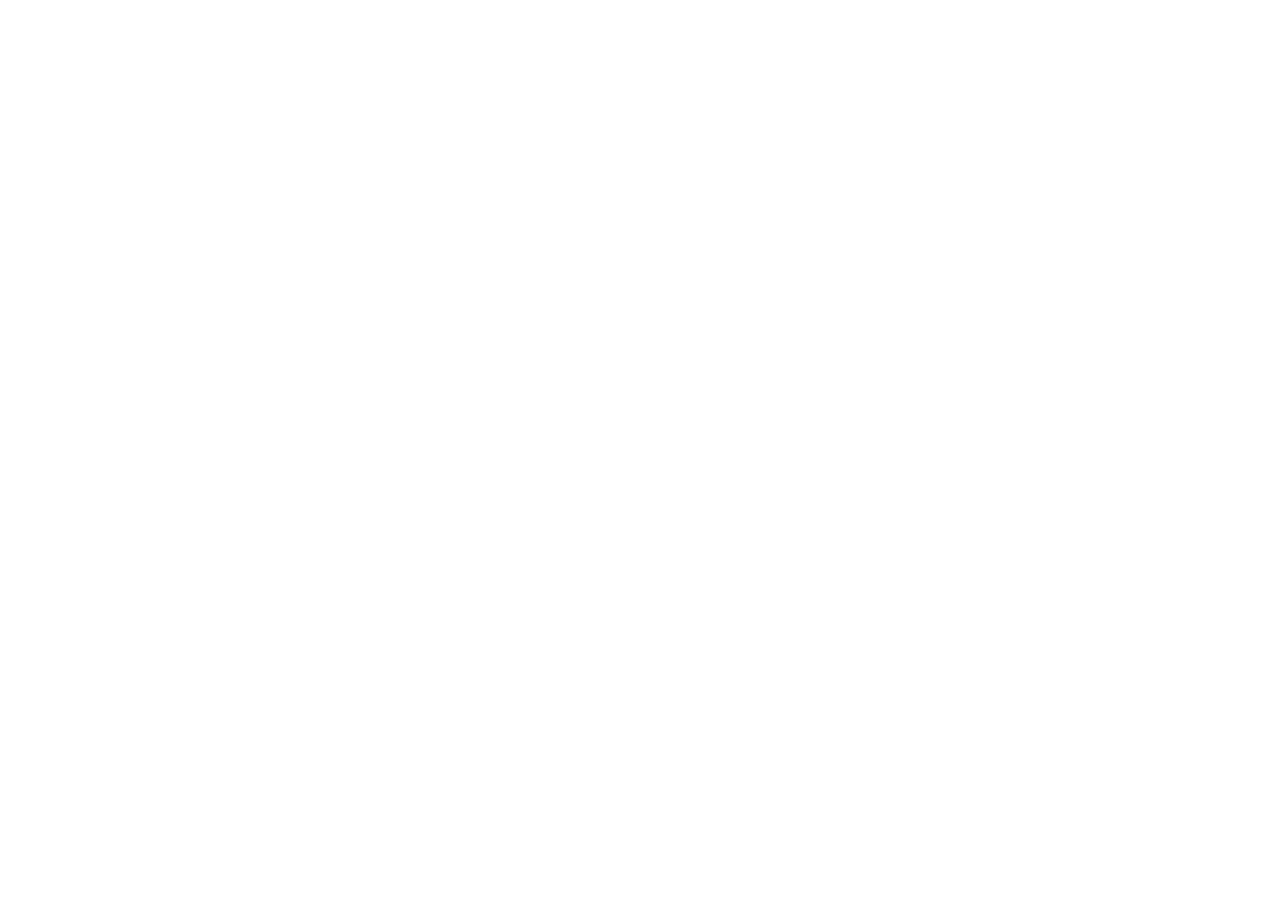
==== index.html @ a68c6fbb "Init : création du dépôt, arborescence des fichiers et structure HTML de base" ====
<!DOCTYPE html>
<html lang="fr">
<head>
    <meta charset="UTF-8">
    <meta name="viewport" content="width=device-width, initial-scale=1.0">

    <title>AfriTalent - Accueil</title>

    <!-- Bootstrap -->
    <link href="https://cdn.jsdelivr.net/npm/bootstrap@5.3.0/dist/css/bootstrap.min.css" rel="stylesheet">

    <!-- CSS -->
    <link rel="stylesheet" href="css/style.css">
</head>

<body>


    <!-- Bootstrap JS -->
    <script src="https://cdn.jsdelivr.net/npm/bootstrap@5.3.0/dist/js/bootstrap.bundle.min.js"></script>

    <!-- JS -->
    <script src="js/main.js"></script>

</body>
</html>
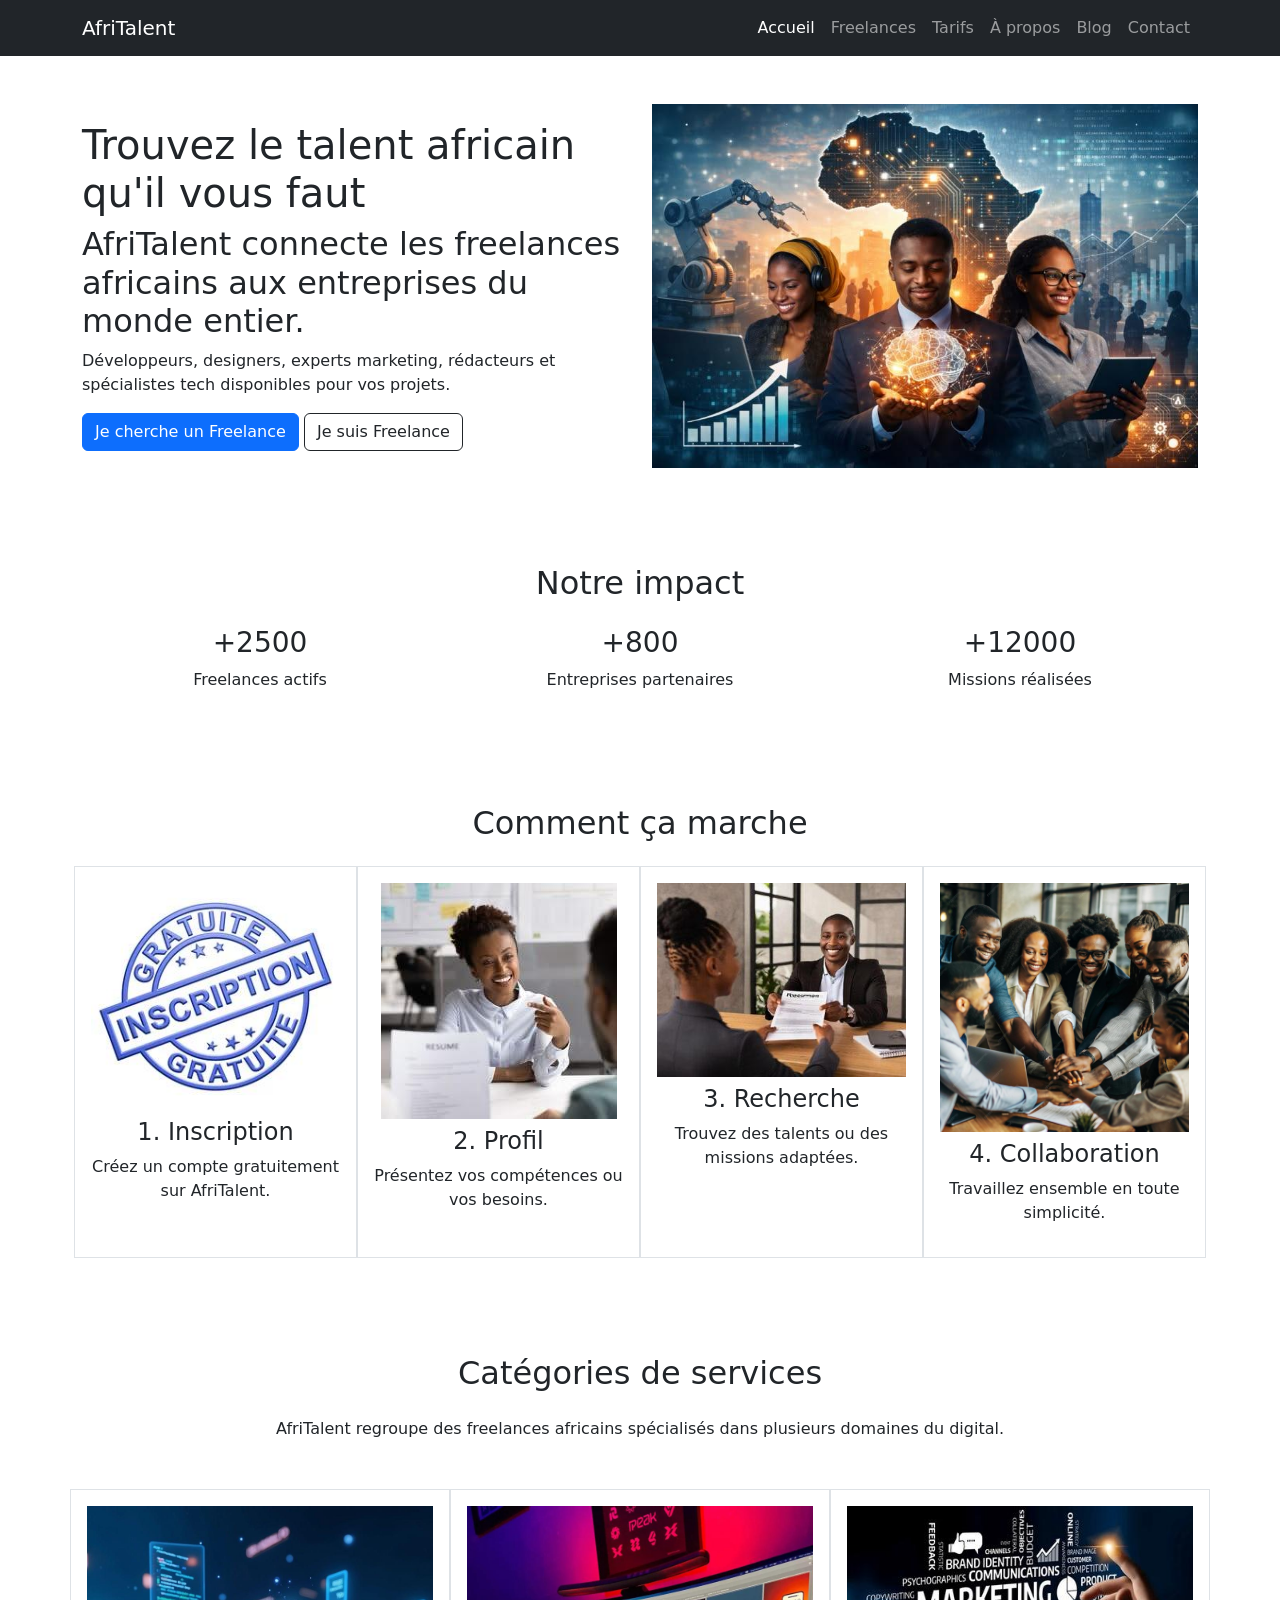
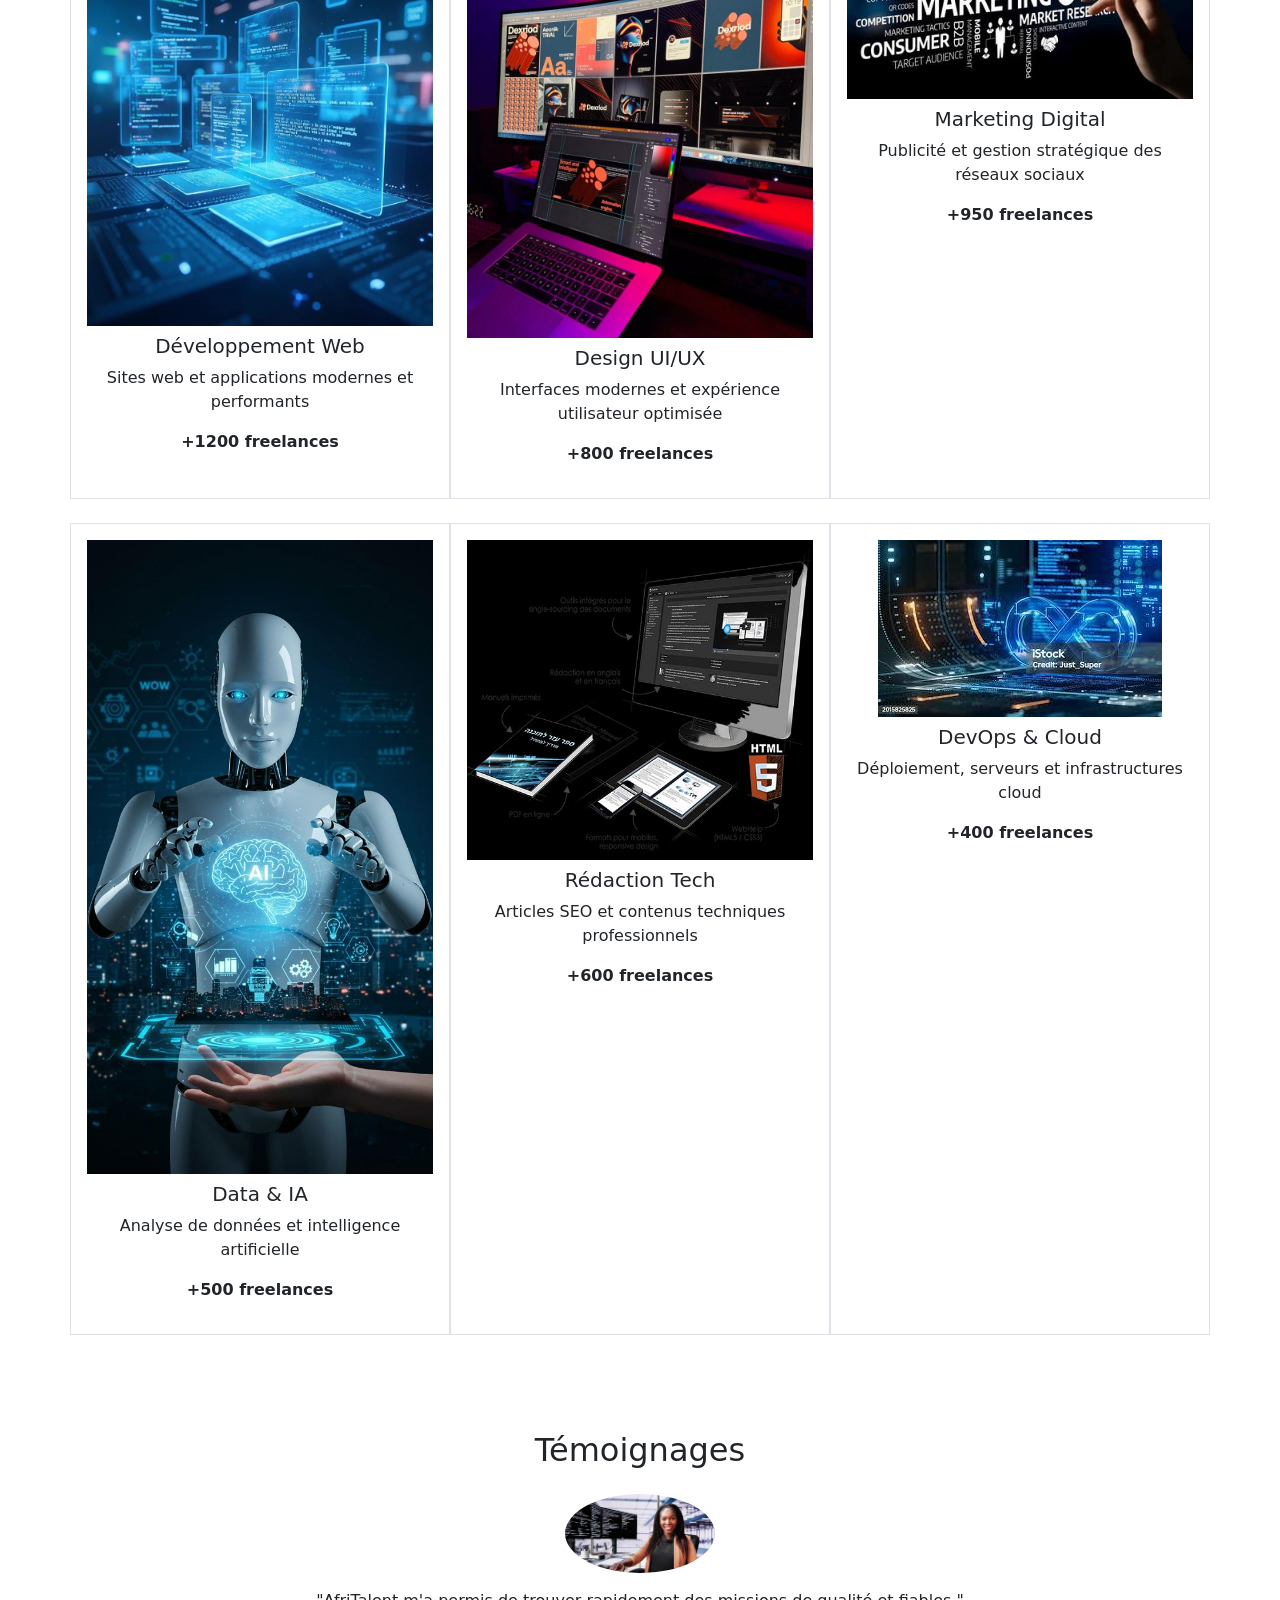
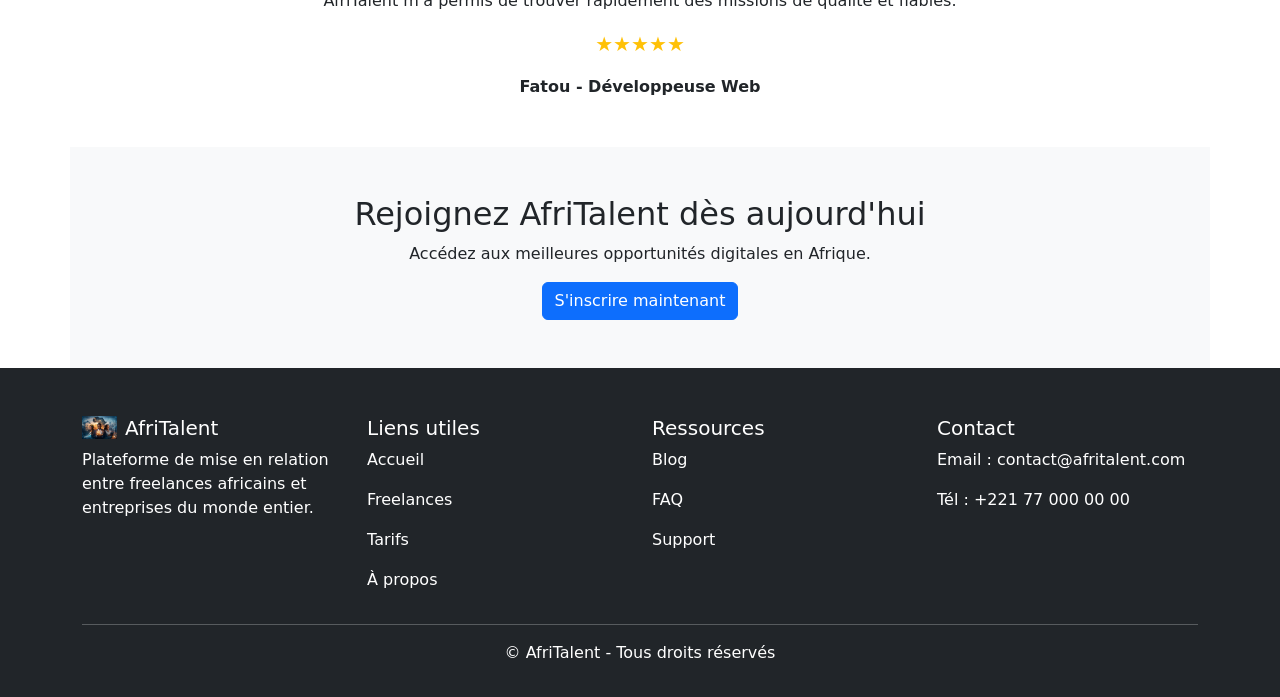
==== commit 940d152b: "HTML : structure complète des 5 pages avec sections et contenu texte" ====
--- a/index.html
+++ b/index.html
@@ -12,8 +12,431 @@
     <!-- CSS -->
     <link rel="stylesheet" href="css/style.css">
 </head>
-
 <body>
+    
+    <header>
+
+        
+        <nav class="navbar navbar-expand-lg navbar-dark bg-dark">
+
+            <div class="container">
+
+                
+                <a class="navbar-brand" href="index.html">
+                    AfriTalent
+                </a>
+
+                
+                <button class="navbar-toggler" type="button"
+                    data-bs-toggle="collapse"
+                    data-bs-target="#menu">
+
+                    <span class="navbar-toggler-icon"></span>
+                </button>
+
+                
+                <div class="collapse navbar-collapse" id="menu">
+
+                    <ul class="navbar-nav ms-auto">
+
+                        <li class="nav-item">
+                            <a class="nav-link active" href="index.html">
+                                Accueil
+                            </a>
+                        </li>
+
+                        <li class="nav-item">
+                            <a class="nav-link" href="freelances.html">
+                                Freelances
+                            </a>
+                        </li>
+
+                        <li class="nav-item">
+                            <a class="nav-link" href="tarifs.html">
+                                Tarifs
+                            </a>
+                        </li>
+
+                        <li class="nav-item">
+                            <a class="nav-link" href="about.html">
+                                À propos
+                            </a>
+                        </li>
+
+                        <li class="nav-item">
+                            <a class="nav-link" href="#">
+                                Blog
+                            </a>
+                        </li>
+
+                        <li class="nav-item">
+                            <a class="nav-link" href="contact.html">
+                                Contact
+                            </a>
+                        </li>
+
+                    </ul>
+
+                </div>
+
+            </div>
+
+        </nav>
+
+    </header>
+
+    <main>
+
+        <section id="hero">
+
+            <div class="container py-5">
+
+                <div class="row align-items-center">
+
+                    <div class="col-lg-6">
+
+                        <h1>
+                            Trouvez le talent africain qu'il vous faut
+                        </h1>
+
+                        <h2>
+                            AfriTalent connecte les freelances africains
+                            aux entreprises du monde entier.
+                        </h2>
+
+                        <p>
+                            Développeurs, designers, experts marketing,
+                            rédacteurs et spécialistes tech disponibles
+                            pour vos projets.
+                        </p>
+
+                        <a href="freelances.html" class="btn btn-primary">
+                            Je cherche un Freelance
+                        </a>
+
+                        <a href="contact.html" class="btn btn-outline-dark">
+                            Je suis Freelance
+                        </a>
+
+                    </div>
+
+                    <div class="col-lg-6 text-center">
+
+                        <img
+                            src="images/imageAfriTalent.png"
+                            alt="50px"
+                            class="img-fluid">
+                        
+
+                    </div>
+
+                </div>
+
+            </div>
+
+        </section>
+<!-- impact -->
+
+<section class="container text-center py-5">
+
+    <h2>Notre impact</h2>
+
+    <div class="row mt-4">
+
+        <div class="col-md-4">
+
+            <h3>+2500</h3>
+
+            <p>Freelances actifs</p>
+
+        </div>
+
+        <div class="col-md-4">
+
+            <h3>+800</h3>
+
+            <p>Entreprises partenaires</p>
+
+        </div>
+
+        <div class="col-md-4">
+
+            <h3>+12000</h3>
+
+            <p>Missions réalisées</p>
+
+        </div>
+
+    </div>
+
+</section>
+
+<!-- comment ca marche -->
+<section class="container py-5">
+
+    <h2 class="text-center mb-4">Comment ça marche</h2>
+
+    <div class="row g-3 text-center">
+
+        <div class="col-md-6 col-lg-3 border p-3">
+
+            <img src="images/inscription.png" class="img-fluid mb-2" alt="Inscription">
+
+            <h4>1. Inscription</h4>
+
+            <p>Créez un compte gratuitement sur AfriTalent.</p>
+
+        </div>
+
+        <div class="col-md-6 col-lg-3 border p-3">
+
+            <img src="images/profil.png" class="img-fluid mb-2" alt="Profil">
+
+            <h4>2. Profil</h4>
+
+            <p>Présentez vos compétences ou vos besoins.</p>
+
+        </div>
+
+        <div class="col-md-6 col-lg-3 border p-3">
+
+            <img src="images/recherche.png" class="img-fluid mb-2" alt="Recherche">
+
+            <h4>3. Recherche</h4>
+
+            <p>Trouvez des talents ou des missions adaptées.</p>
+
+        </div>
+
+        <div class="col-md-6 col-lg-3 border p-3">
+
+            <img src="images/collaboration.png" class="img-fluid mb-2" alt="Collaboration">
+
+            <h4>4. Collaboration</h4>
+
+            <p>Travaillez ensemble en toute simplicité.</p>
+
+        </div>
+
+    </div>
+
+</section>
+    <!-- Catégories -->
+<section class="container py-5">
+
+    <h2 class="text-center mb-4">Catégories de services</h2>
+
+    <p class="text-center mb-5">
+        AfriTalent regroupe des freelances africains spécialisés dans plusieurs domaines du digital.
+    </p>
+
+    <div class="row g-4 text-center">
+
+        <div class="col-md-4 border p-3">
+            <img src="images/developpementweb.png "class="img-fluid mb-2" alt="Développement Web">
+            <h5>Développement Web</h5>
+            <p>Sites web et applications modernes et performants</p>
+            <p><strong>+1200 freelances</strong></p>
+        </div>
+
+        <div class="col-md-4 border p-3">
+            <img src="images/designe.png" class="img-fluid mb-2" alt="Design UI/UX">
+            <h5>Design UI/UX</h5>
+            <p>Interfaces modernes et expérience utilisateur optimisée</p>
+            <p><strong>+800 freelances</strong></p>
+        </div>
+
+        <div class="col-md-4 border p-3">
+            <img src="images/marketing.png" class="img-fluid mb-2" alt="Marketing Digital">
+            <h5>Marketing Digital</h5>
+            <p>Publicité et gestion stratégique des réseaux sociaux</p>
+            <p><strong>+950 freelances</strong></p>
+        </div>
+
+        <div class="col-md-4 border p-3">
+            <img src="images/data.png" class="img-fluid mb-2" alt="Data et IA">
+            <h5>Data & IA</h5>
+            <p>Analyse de données et intelligence artificielle</p>
+            <p><strong>+500 freelances</strong></p>
+        </div>
+
+        <div class="col-md-4 border p-3">
+            <img src="images/redaction.png" class="img-fluid mb-2" alt="Rédaction Tech">
+            <h5>Rédaction Tech</h5>
+            <p>Articles SEO et contenus techniques professionnels</p>
+            <p><strong>+600 freelances</strong></p>
+        </div>
+
+        <div class="col-md-4 border p-3">
+            <img src="images/devops.png" class="img-fluid mb-2" alt="DevOps Cloud">
+            <h5>DevOps & Cloud</h5>
+            <p>Déploiement, serveurs et infrastructures cloud</p>
+            <p><strong>+400 freelances</strong></p>
+        </div>
+
+    </div>
+
+</section>
+
+<!-- Temoignages -->
+<section class="container py-5">
+
+    <h2 class="text-center mb-4">Témoignages</h2>
+
+    <div id="carouselTestimonials" class="carousel slide" data-bs-ride="carousel">
+
+        <div class="carousel-inner text-center">
+
+            <!-- Témoignage 1 -->
+            <div class="carousel-item active">
+
+                <img src="images/utilisateur1.png" class="rounded-circle mb-3" width="150" alt="Utilisateur 1">
+
+                <p>
+                    "AfriTalent m'a permis de trouver rapidement des missions de qualité et fiables."
+                </p>
+
+                <p class="text-warning fs-5">
+                    ★★★★★
+                </p>
+
+                <strong>Fatou - Développeuse Web</strong>
+
+            </div>
+
+            <!-- Témoignage 2 -->
+            <div class="carousel-item">
+
+                <img src="images/utilisateur2.png" class="rounded-circle mb-3" width="150" alt="Utilisateur 2">
+
+                <p>
+                    "Une plateforme simple et efficace pour recruter des freelances qualifiés."
+                </p>
+
+                <p class="text-warning fs-5">
+                    ★★★★☆
+                </p>
+
+                <strong>Jean - Entrepreneur</strong>
+
+            </div>
+
+            <!-- Témoignage 3 -->
+            <div class="carousel-item">
+
+                <img src="images/utilisateur3.png" class="rounded-circle mb-3" width="150" alt="Utilisateur 3">
+
+                <p>
+                    "J'ai augmenté mes revenus grâce aux missions trouvées sur AfriTalent."
+                </p>
+
+                <p class="text-warning fs-5">
+                    ★★★★★
+                </p>
+
+                <strong>Aminata - UI/UX Designer</strong>
+
+            </div>
+
+        </div>
+
+        <button class="carousel-control-prev" type="button" data-bs-target="#carouselTestimonials" data-bs-slide="prev">
+            <span class="carousel-control-prev-icon"></span>
+        </button>
+
+        <button class="carousel-control-next" type="button" data-bs-target="#carouselTestimonials" data-bs-slide="next">
+            <span class="carousel-control-next-icon"></span>
+        </button>
+
+    </div>
+
+</section>
+
+
+<section class="container text-center py-5 bg-light">
+
+    <h2>Rejoignez AfriTalent dès aujourd'hui</h2>
+
+    <p>Accédez aux meilleures opportunités digitales en Afrique.</p>
+
+    <a href="contact.html" class="btn btn-primary">
+
+        S'inscrire maintenant
+
+    </a>
+
+</section>
+
+</main>
+
+</main>
+
+    <!-- Footer -->
+<footer class="bg-dark text-white pt-5 pb-3">
+
+    <div class="container">
+
+        <div class="row">
+
+            <div class="col-md-3">
+
+                
+                <h5 class="d-flex align-items-center gap-2">
+                    <img src="images/imageAfriTalent.png"
+                         width="35">
+                    AfriTalent
+                </h5>
+
+                <p>
+                    Plateforme de mise en relation entre freelances africains
+                    et entreprises du monde entier.
+                </p>
+
+            </div>
+
+        
+            <div class="col-md-3">
+                <h5>Liens utiles</h5>
+                <p><a href="index.html" class="text-white text-decoration-none">Accueil</a></p>
+                <p><a href="freelances.html" class="text-white text-decoration-none">Freelances</a></p>
+                <p><a href="tarifs.html" class="text-white text-decoration-none">Tarifs</a></p>
+                <p><a href="about.html" class="text-white text-decoration-none">À propos</a></p>
+            </div>
+
+            <!-- COLONNE 3 -->
+            <div class="col-md-3">
+                <h5>Ressources</h5>
+                <p>Blog</p>
+                <p>FAQ</p>
+                <p>Support</p>
+            </div>
+
+
+            <div class="col-md-3">
+                <h5>Contact</h5>
+                <p>Email : contact@afritalent.com</p>
+                <p>Tél : +221 77 000 00 00</p>
+
+                
+                <p class="fs-5">
+                    <i class="bi bi-facebook"></i>
+                    <i class="bi bi-twitter"></i>
+                    <i class="bi bi-linkedin"></i>
+                    <i class="bi bi-instagram"></i>
+                </p>
+            </div>
+
+        </div>
+
+        <hr class="border-light">
+
+        <p class="text-center">
+            © <span id="year"></span> AfriTalent - Tous droits réservés
+        </p>
+
+    </div>
+
+</footer>
 
 
     <!-- Bootstrap JS -->
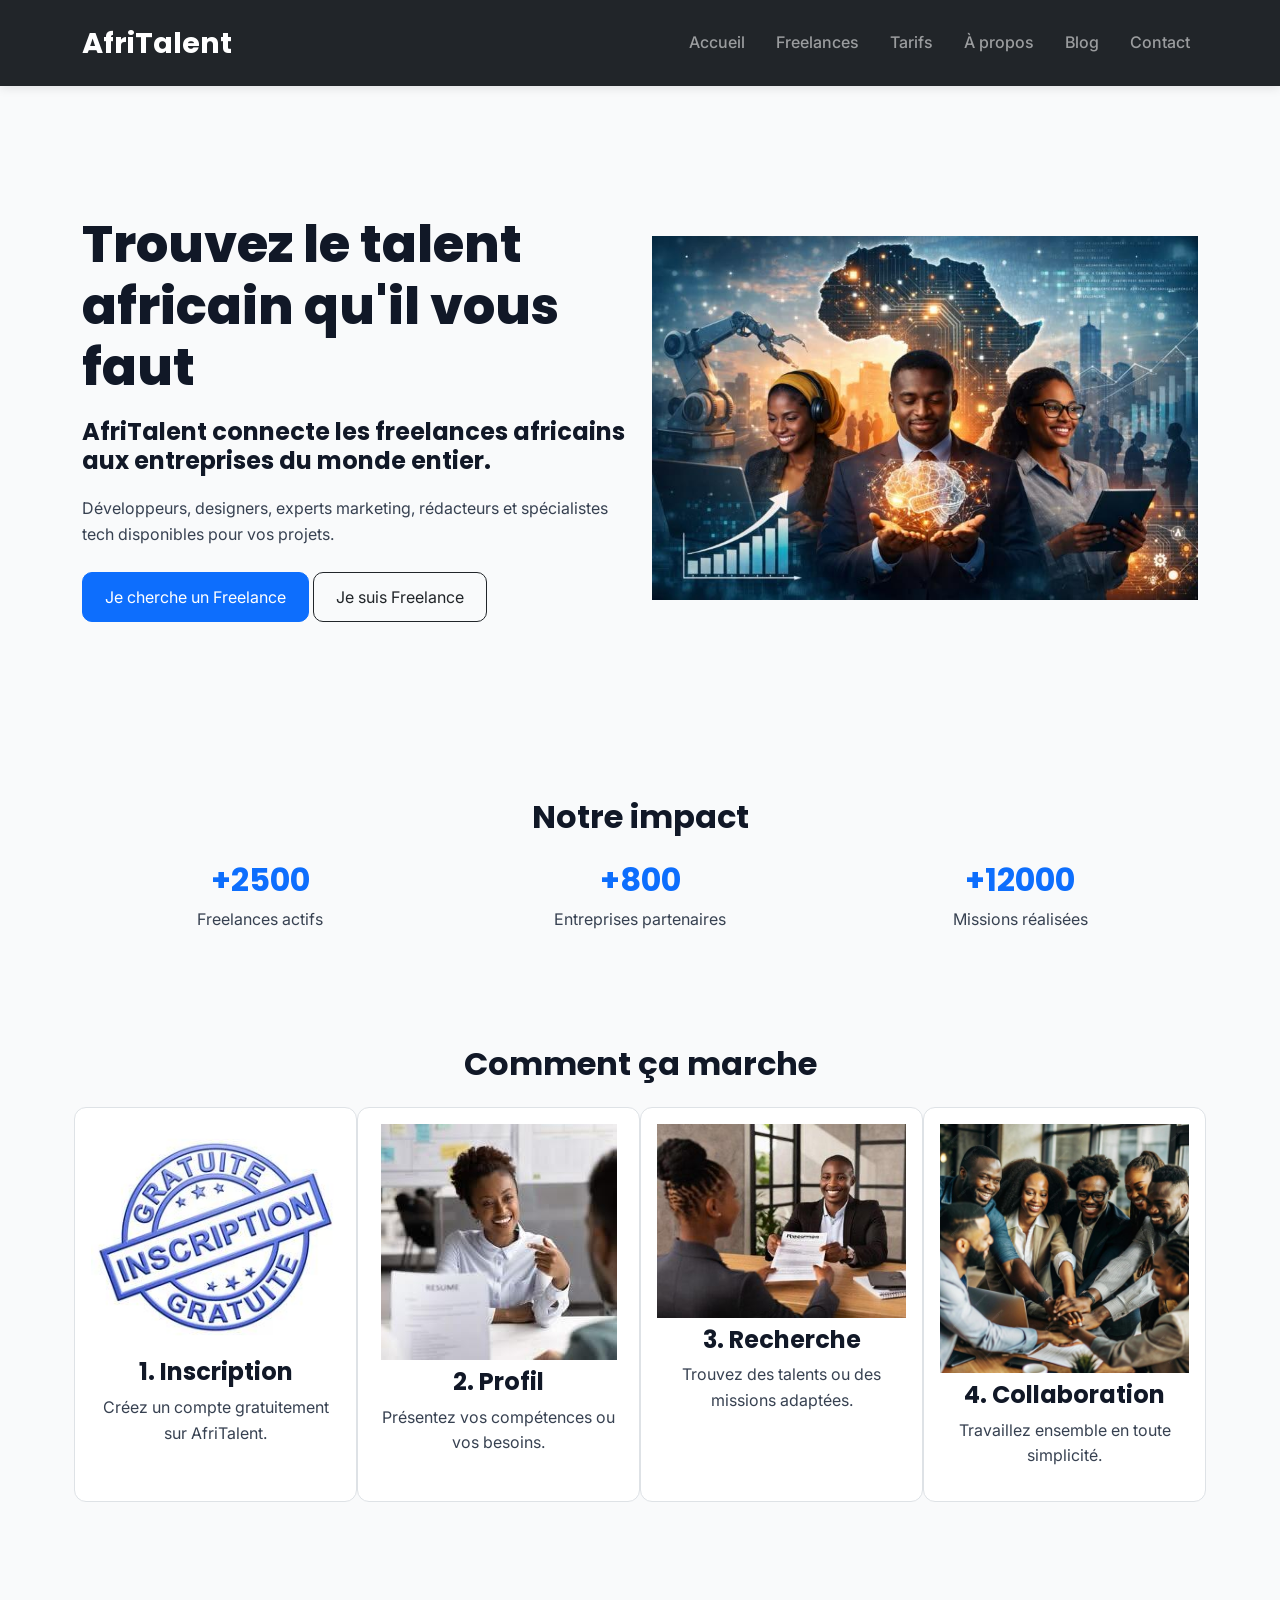
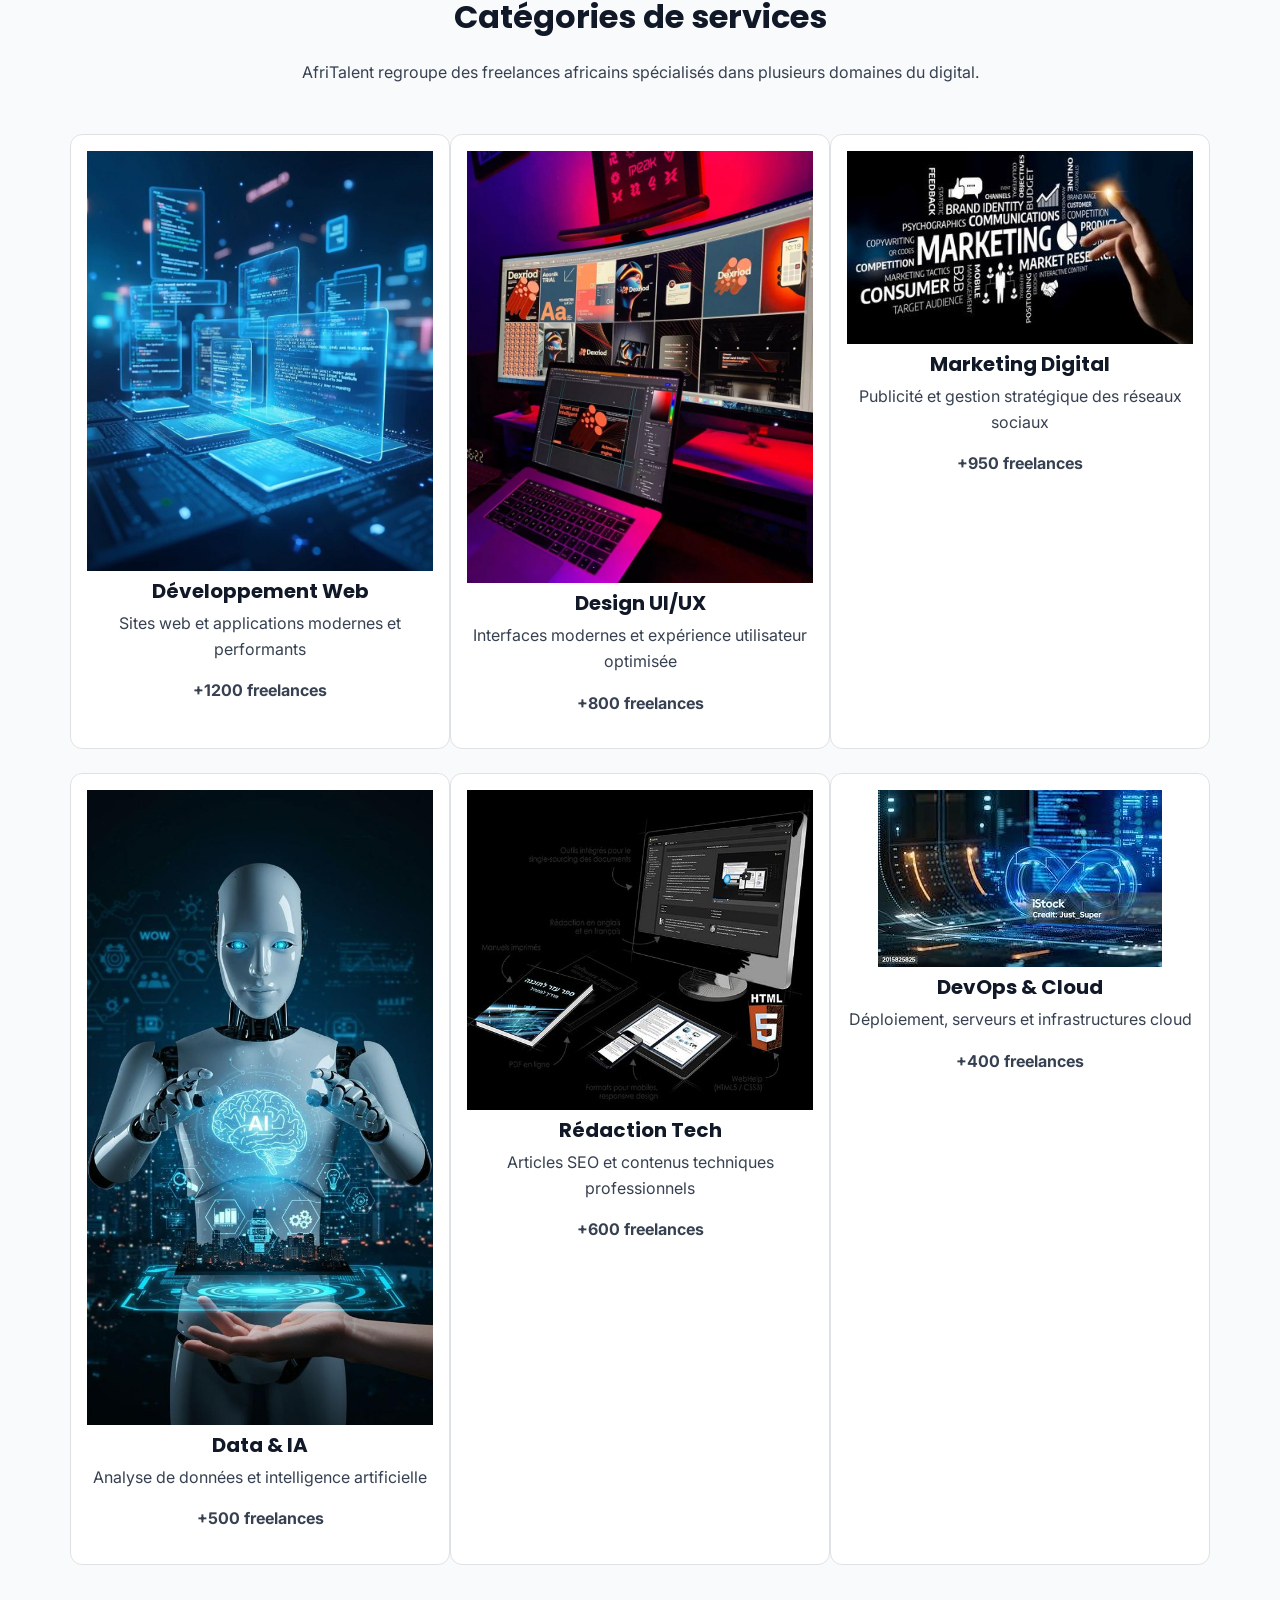
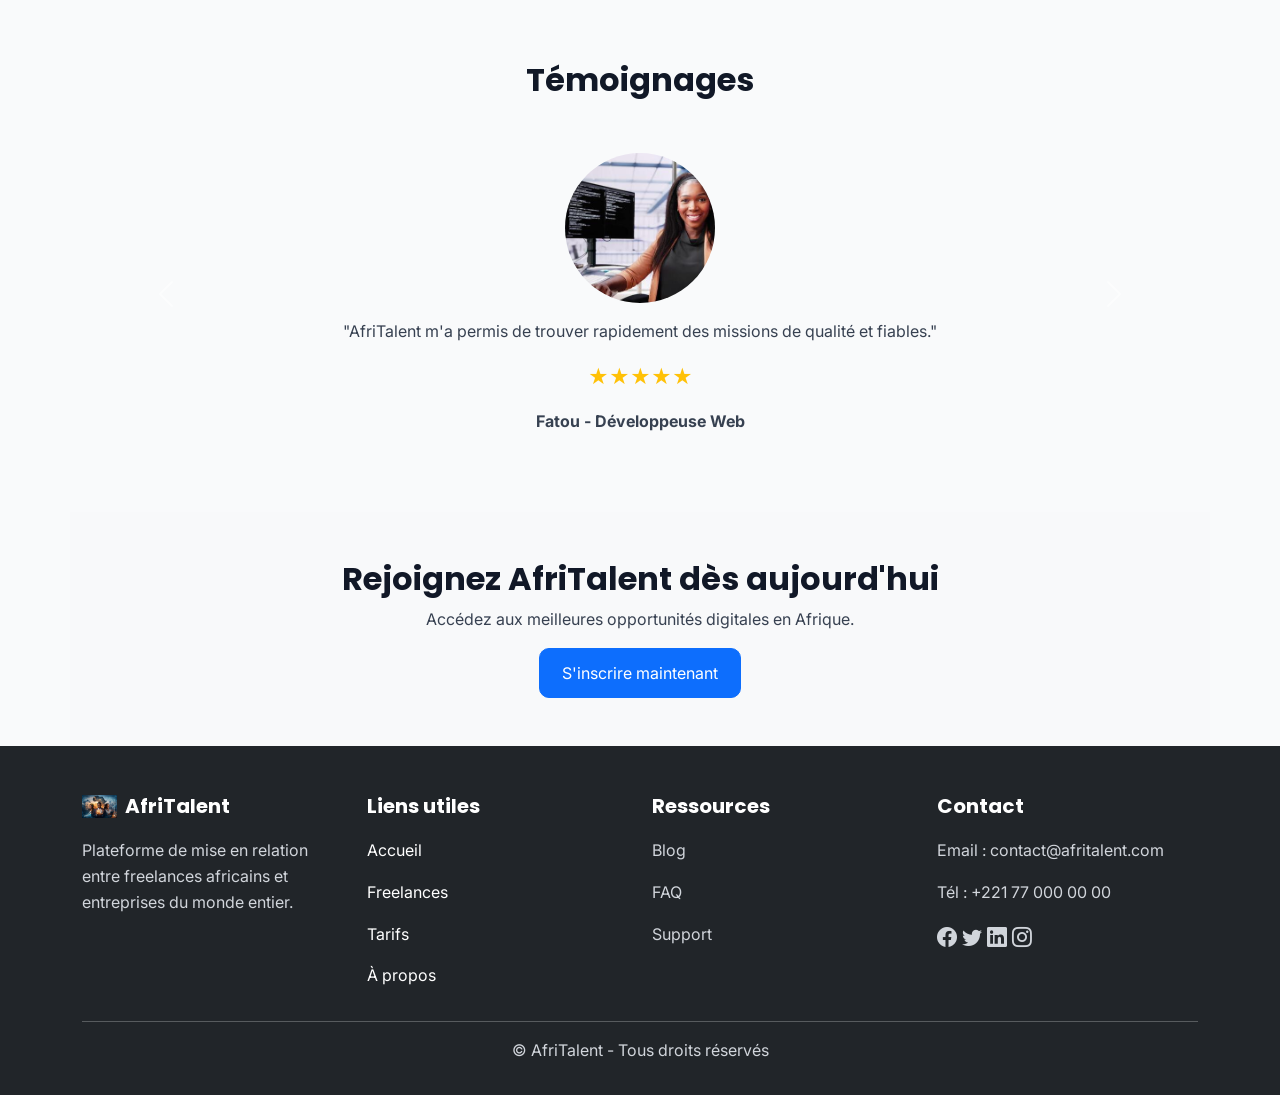
==== commit 7107ad34: "CSS : variables, typographie, layout général et styles de base" ====
--- a/index.html
+++ b/index.html
@@ -9,6 +9,15 @@
     <!-- Bootstrap -->
     <link href="https://cdn.jsdelivr.net/npm/bootstrap@5.3.0/dist/css/bootstrap.min.css" rel="stylesheet">
 
+    <link rel="stylesheet"
+
+    href="https://cdn.jsdelivr.net/npm/bootstrap-icons@1.11.3/font/bootstrap-icons.min.css">
+
+     <link rel="preconnect" href="https://fonts.googleapis.com">
+
+    <link rel="preconnect" href="https://fonts.gstatic.com" crossorigin>
+
+    <link href="https://fonts.googleapis.com/css2?family=Inter:wght@300;400;500;600&family=Poppins:wght@600;700;800&display=swap" rel="stylesheet">
     <!-- CSS -->
     <link rel="stylesheet" href="css/style.css">
 </head>
@@ -40,7 +49,7 @@
                     <ul class="navbar-nav ms-auto">
 
                         <li class="nav-item">
-                            <a class="nav-link active" href="index.html">
+                            <a class="nav-link" href="index.html">
                                 Accueil
                             </a>
                         </li>
@@ -120,14 +129,12 @@
 
                     </div>
 
-                    <div class="col-lg-6 text-center">
+                    <div class="col-lg-6">
 
                         <img
                             src="images/imageAfriTalent.png"
-                            alt="50px"
+                            alt="Freelances africains"
                             class="img-fluid">
-                        
-
                     </div>
 
                 </div>
@@ -233,7 +240,7 @@
     <div class="row g-4 text-center">
 
         <div class="col-md-4 border p-3">
-            <img src="images/developpementweb.png "class="img-fluid mb-2" alt="Développement Web">
+            <img src="images/developpementweb.png"class="img-fluid mb-2" alt="Développement Web">
             <h5>Développement Web</h5>
             <p>Sites web et applications modernes et performants</p>
             <p><strong>+1200 freelances</strong></p>
@@ -366,9 +373,6 @@
     </a>
 
 </section>
-
-</main>
-
 </main>
 
     <!-- Footer -->
--- a/css/style.css
+++ b/css/style.css
@@ -0,0 +1,289 @@
+:root{
+
+    /* Couleurs */
+    --primary-color: #0d6efd;
+    --secondary-color: #6610f2;
+    --dark-color: #111827;
+    --light-color: #f9fafb;
+    --text-color: #374151;
+    --white-color: #ffffff;
+
+    --title-font: 'Poppins', sans-serif;
+    --body-font: 'Inter', sans-serif;
+
+    --spacing: 20px;
+
+    --radius: 12px;
+
+    --transition: 0.3s ease;
+}
+
+
+
+*{
+    margin: 0;
+    padding: 0;
+    box-sizing: border-box;
+}
+
+
+body{
+    font-family: var(--body-font);
+    background-color: var(--light-color);
+    color: var(--text-color);
+    line-height: 1.6;
+}
+
+
+h1,
+h2,
+h3,
+h4,
+h5{
+    font-family: var(--title-font);
+    color: var(--dark-color);
+    font-weight: 700;
+}
+
+a{
+    text-decoration: none;
+}
+
+.navbar{
+    padding: 15px 0;
+    box-shadow: 0 2px 10px rgba(0,0,0,0.1);
+}
+
+.navbar-brand{
+    font-size: 1.8rem;
+    font-weight: bold;
+    font-family: var(--title-font);
+}
+
+.nav-link{
+    margin-left: 15px;
+    transition: var(--transition);
+    font-weight: 500;
+}
+
+.nav-link:hover{
+    color: var(--primary-color) !important;
+}
+
+
+#hero{
+    padding: 80px 0;
+}
+
+#hero h1{
+    font-size: 3.2rem;
+    font-weight: 800;
+    margin-bottom: 20px;
+}
+
+#hero h2{
+    font-size: 1.5rem;
+    margin-bottom: 20px;
+}
+
+#hero p{
+    margin-bottom: 25px;
+}
+
+#hero img{
+    max-width: 100%;
+}
+
+
+.btn{
+    border-radius: 10px;
+    padding: 12px 22px;
+    transition: var(--transition);
+}
+
+.btn:hover{
+    transform: translateY(-3px);
+}
+
+section{
+    padding-top: 60px;
+    padding-bottom: 60px;
+}
+
+
+.border{
+    border-radius: var(--radius) !important;
+    background-color: var(--white-color);
+    transition: var(--transition);
+}
+
+.border:hover{
+    transform: translateY(-5px);
+    box-shadow: 0 5px 20px rgba(0,0,0,0.1);
+}
+
+
+img{
+    max-width: 100%;
+    height: auto;
+}
+
+
+section h3{
+    color: var(--primary-color);
+    font-size: 2rem;
+    font-weight: bold;
+}
+
+
+/* TEMOIGNAGES */
+.carousel-item{
+    padding: 30px;
+}
+
+.carousel-item img{
+    width: 150px;
+    height: 150px;
+    object-fit: cover;
+}
+
+
+/* FOOTER */
+footer{
+    background-color: var(--dark-color);
+}
+
+footer h5{
+    color: var(--white-color);
+    margin-bottom: 20px;
+}
+
+footer p,
+footer a{
+    color: #d1d5db;
+}
+
+footer a{
+    transition: var(--transition);
+}
+
+footer a:hover{
+    color: var(--primary-color) !important;
+}
+
+
+@media(max-width:992px){
+
+    #hero{
+        text-align: center;
+    }
+
+    #hero h1{
+        font-size: 2.5rem;
+    }
+
+    .nav-link{
+        margin-left: 0;
+    }
+
+}
+
+
+@media(max-width:768px){
+
+    #hero h1{
+        font-size: 2rem;
+    }
+
+    #hero h2{
+        font-size: 1.2rem;
+    }
+
+    .btn{
+        margin-bottom: 10px;
+    }
+
+    .carousel-item{
+        padding: 15px;
+    }
+
+}
+/* CARDS FREELANCES */
+.card{
+    border: none;
+    border-radius: 15px;
+    transition: 0.3s ease;
+    box-shadow: 0 5px 15px rgba(0,0,0,0.05);
+}
+
+.card:hover{
+    transform: translateY(-8px);
+    box-shadow: 0 10px 25px rgba(0,0,0,0.1);
+}
+
+.card img{
+    width: 140px;
+    height: 140px;
+    object-fit: cover;
+    margin-bottom: 15px;
+}
+
+.card h5{
+    margin-top: 10px;
+    font-weight: 700;
+}
+
+.card p{
+    margin-bottom: 10px;
+}
+/* ABOUT PAGE */
+.card{
+    transition: 0.3s ease;
+    border-radius: 15px;
+}
+
+.card:hover, .border:hover{
+    transform: translateY(-6px);
+    box-shadow: 0 10px 25px rgba(0,0,0,0.1);
+}
+
+/* TARIS PAGES */
+.pricing-card{
+    border: none;
+    border-radius: 15px;
+    box-shadow: 0 5px 15px rgba(0,0,0,0.08);
+    transition: 0.3s ease;
+}
+
+.pricing-card:hover{
+    transform: translateY(-6px);
+}
+/* TITRE TARIFS */
+h1, h2{
+    font-family: var(--title-font);
+}
+.popular{
+    border: 2px solid var(--primary-color);
+    transform: scale(1.05);
+}
+
+/* FORM CONTACT */
+.main-contact{
+    margin-top:90px;
+}
+form{
+    background: #fff;
+    padding: 25px;
+    border-radius: 15px;
+    box-shadow: 0 5px 15px rgba(0,0,0,0.05);
+}
+
+form .form-control,
+form .form-select{
+    border-radius: 10px;
+}
+
+form .btn{
+    padding: 10px 20px;
+    border-radius: 10px;
+}
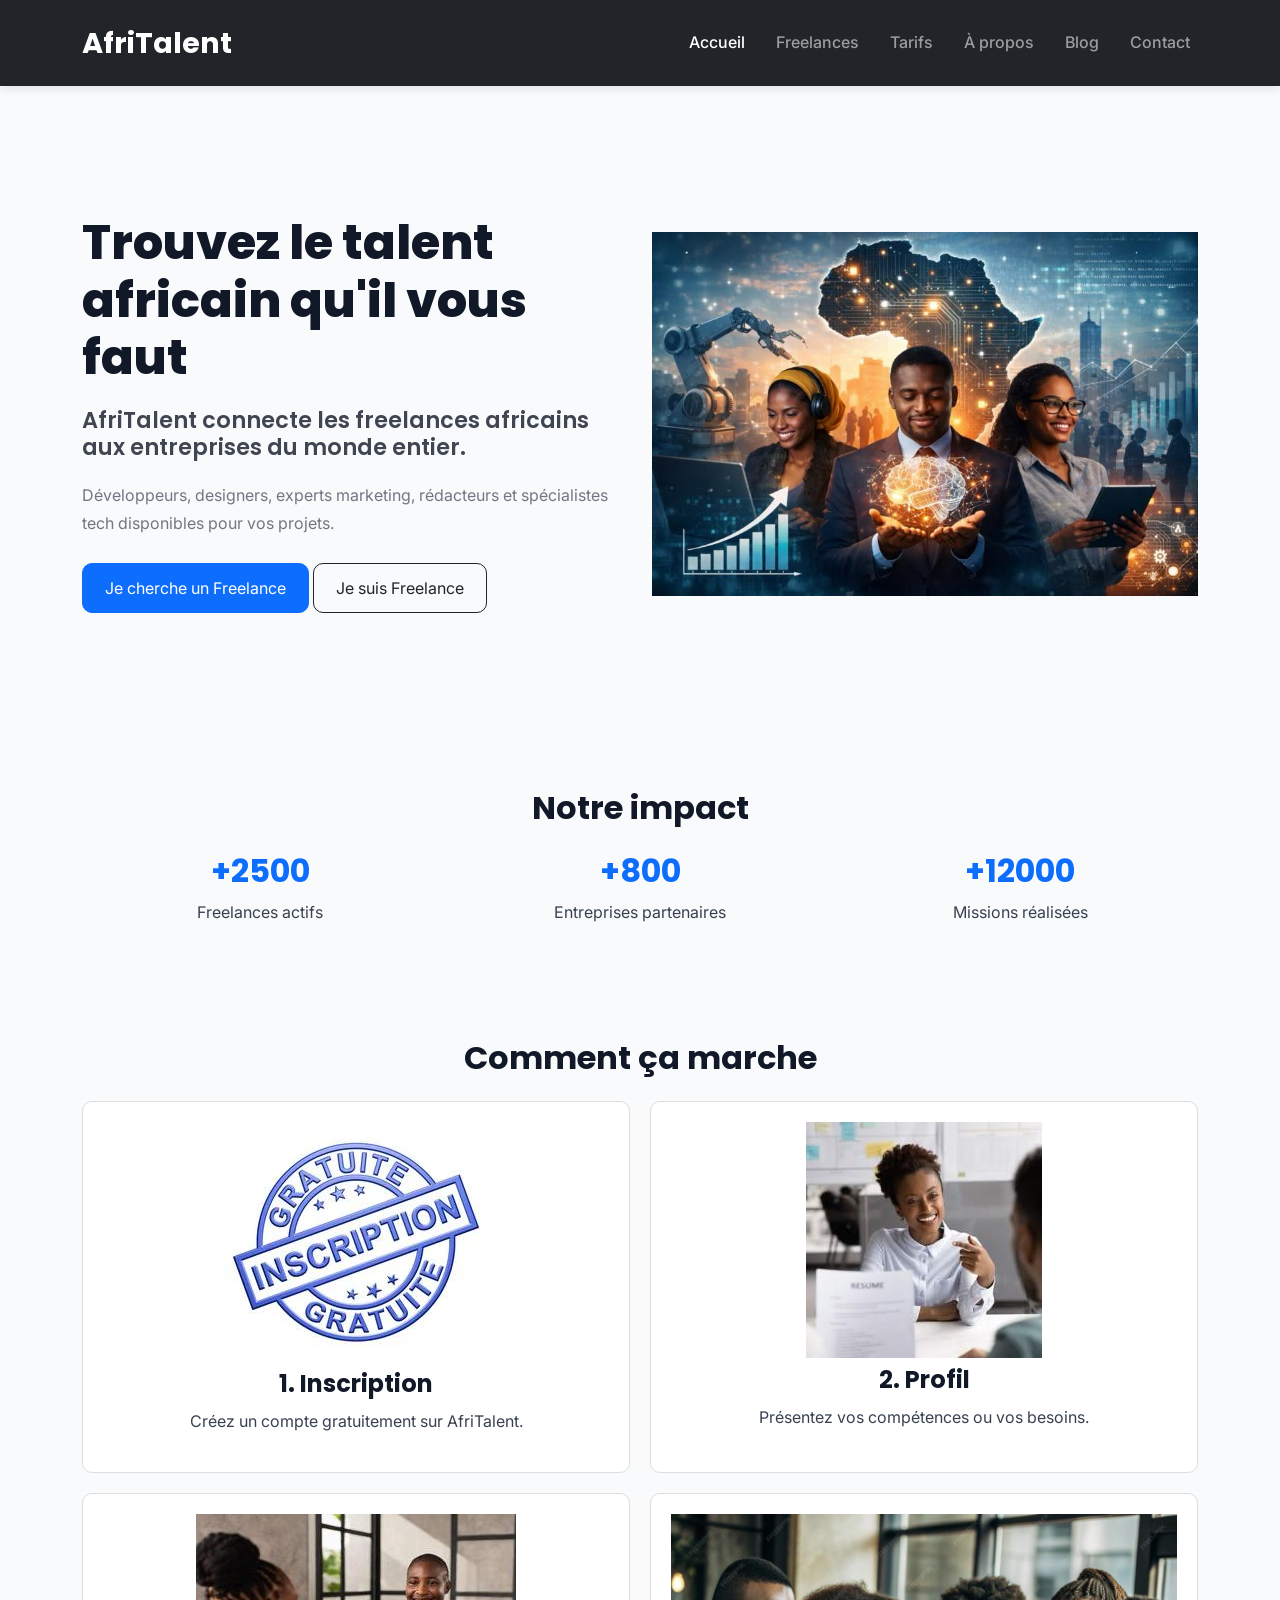
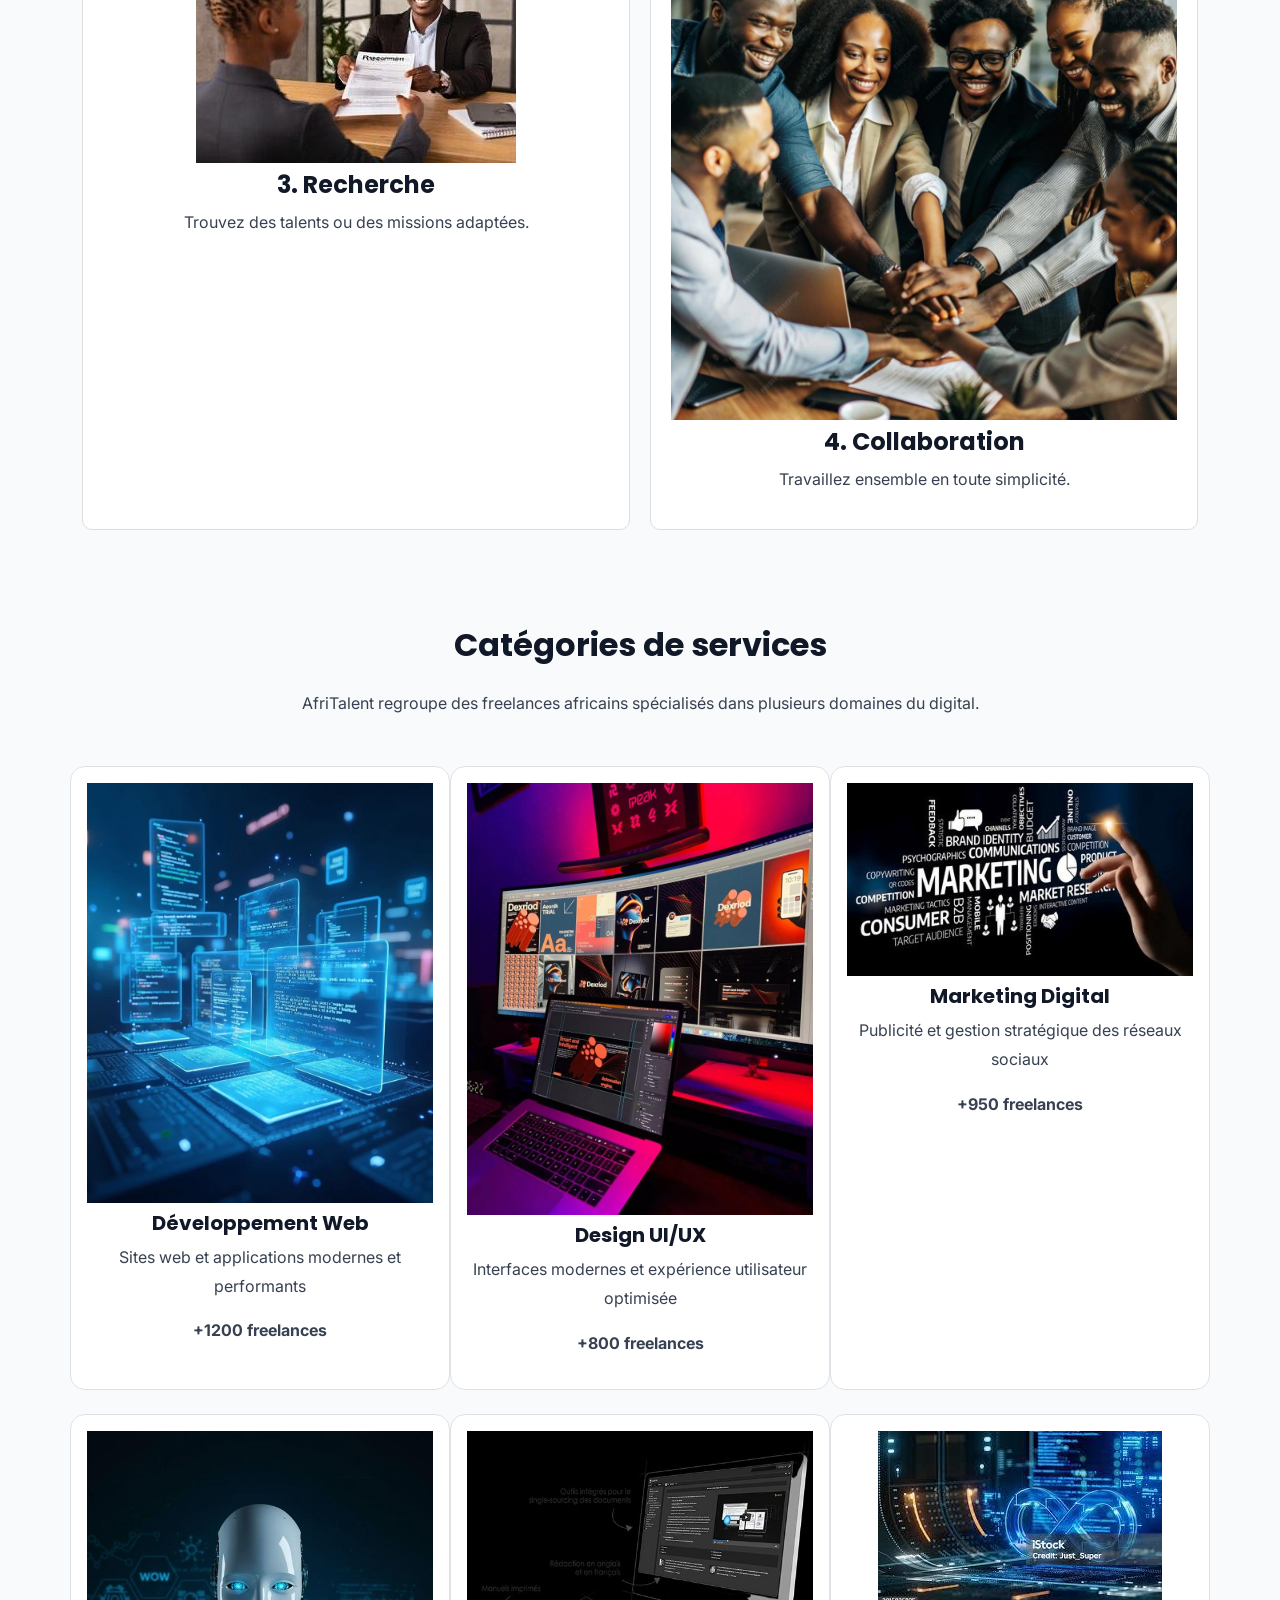
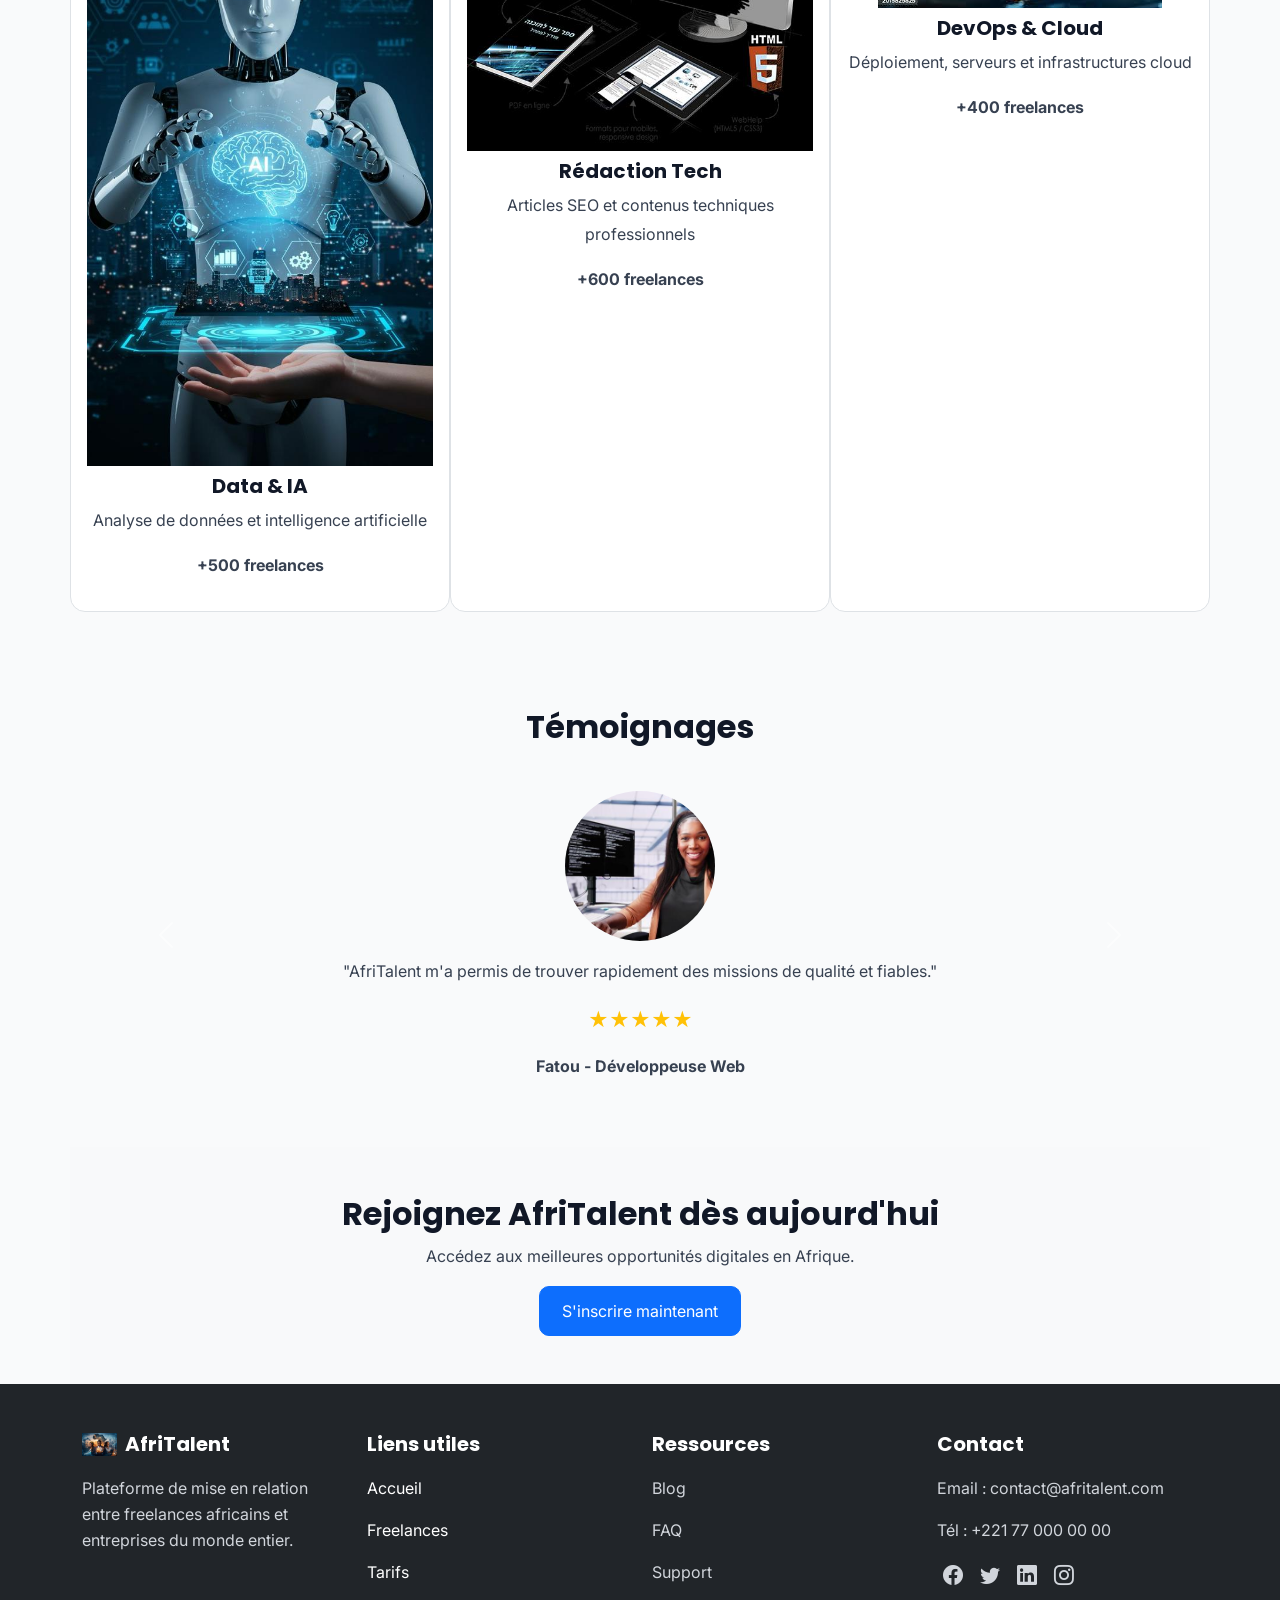
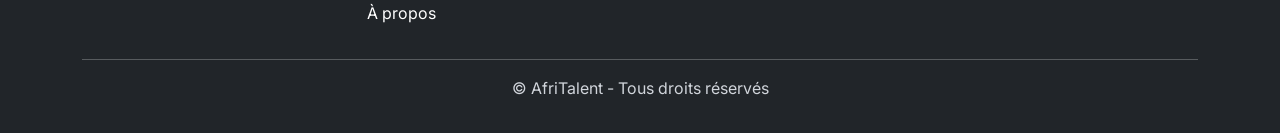
==== commit 5c1fca44: "Pages complètes et responsive design" ====
--- a/index.html
+++ b/index.html
@@ -49,7 +49,7 @@
                     <ul class="navbar-nav ms-auto">
 
                         <li class="nav-item">
-                            <a class="nav-link" href="index.html">
+                            <a class="nav-link active" href="index.html">
                                 Accueil
                             </a>
                         </li>
@@ -183,9 +183,9 @@
 
     <h2 class="text-center mb-4">Comment ça marche</h2>
 
-    <div class="row g-3 text-center">
-
-        <div class="col-md-6 col-lg-3 border p-3">
+    <div class="bento">
+
+         <div class="bento-item">
 
             <img src="images/inscription.png" class="img-fluid mb-2" alt="Inscription">
 
@@ -195,7 +195,7 @@
 
         </div>
 
-        <div class="col-md-6 col-lg-3 border p-3">
+        <div class="bento-item">
 
             <img src="images/profil.png" class="img-fluid mb-2" alt="Profil">
 
@@ -205,7 +205,7 @@
 
         </div>
 
-        <div class="col-md-6 col-lg-3 border p-3">
+        <div class="bento-item">
 
             <img src="images/recherche.png" class="img-fluid mb-2" alt="Recherche">
 
@@ -215,7 +215,7 @@
 
         </div>
 
-        <div class="col-md-6 col-lg-3 border p-3">
+        <div class="bento-item">
 
             <img src="images/collaboration.png" class="img-fluid mb-2" alt="Collaboration">
 
--- a/css/style.css
+++ b/css/style.css
@@ -268,9 +268,6 @@
 }
 
 /* FORM CONTACT */
-.main-contact{
-    margin-top:90px;
-}
 form{
     background: #fff;
     padding: 25px;
@@ -286,4 +283,267 @@
 form .btn{
     padding: 10px 20px;
     border-radius: 10px;
+}
+
+#hero h1 {
+    font-family: 'Poppins', sans-serif;
+    font-size: 3rem;
+    font-weight: 800;
+}
+
+#hero h2 {
+    font-size: 1.5rem;
+    font-weight: 600;
+    opacity: 0.8;
+}
+
+
+.bento {
+    display: grid;
+    grid-template-columns: repeat(2, 1fr);
+    gap: 20px;
+}
+
+.bento-item {
+    border: 1px solid #ddd;
+    padding: 20px;
+    border-radius: 10px;
+    text-align: center;
+    background: #fff;
+    transition: 0.3s ease;
+}
+
+.bento-item:hover {
+    transform: translateY(-8px);
+    box-shadow: 0 10px 20px rgba(0,0,0,0.15);
+}
+
+#hero h1 {
+    font-family: 'Poppins', sans-serif;
+    font-size: 3rem;
+    font-weight: 800;
+}
+
+#hero h2 {
+    font-size: 1.4rem;
+    opacity: 0.8;
+}
+
+#hero p {
+    font-size: 1rem;
+    opacity: 0.7;
+}
+
+.col-md-4.border {
+    transition: 0.3s ease;
+    border-radius: 10px;
+}
+
+.col-md-4.border:hover {
+    transform: translateY(-8px);
+    box-shadow: 0 10px 20px rgba(0,0,0,0.15);
+}
+
+.carousel-item {
+    padding: 20px;
+}
+
+.carousel-item img {
+    object-fit: cover;
+}
+
+section h3 {
+    font-size: 2rem;
+    font-weight: bold;
+}
+
+.card {
+    transition: 0.3s ease;
+}
+
+.card:hover {
+    transform: translateY(-8px);
+    box-shadow: 0 10px 20px rgba(0,0,0,0.15);
+}
+
+.card {
+    border: none;
+    border-radius: 15px;
+    transition: 0.3s ease;
+    box-shadow: 0 5px 15px rgba(0,0,0,0.05);
+}
+
+.card:hover {
+    transform: translateY(-10px);
+    box-shadow: 0 15px 30px rgba(0,0,0,0.15);
+}
+
+.card img {
+    object-fit: cover;
+    border: 3px solid #eee;
+}
+
+.card img {
+    width: 150px;
+    height: 150px;
+    object-fit: cover;
+}
+
+.pricing-card {
+    transition: 0.3s ease;
+    border-radius: 15px;
+}
+
+.pricing-card:hover {
+    transform: translateY(-10px);
+    box-shadow: 0 15px 30px rgba(0,0,0,0.15);
+}
+
+.popular {
+    border: 2px solid #0d6efd;
+    transform: scale(1.05);
+}
+.pricing-card {
+    border: none;
+    border-radius: 15px;
+    transition: 0.3s ease;
+    box-shadow: 0 5px 15px rgba(0,0,0,0.05);
+}
+
+.pricing-card:hover {
+    transform: translateY(-10px);
+    box-shadow: 0 15px 30px rgba(0,0,0,0.15);
+}
+.popular {
+    border: 2px solid #0d6efd;
+    transform: scale(1.05);
+    position: relative;
+}
+
+.popular .badge {
+    position: absolute;
+    top: -10px;
+    left: 50%;
+    transform: translateX(-50%);
+}
+
+.accordion-button {
+    font-weight: 500;
+}
+
+.accordion-item {
+    border-radius: 10px;
+    overflow: hidden;
+    margin-bottom: 10px;
+}
+
+.card {
+    transition: 0.3s ease;
+}
+
+.card:hover {
+    transform: translateY(-8px);
+    box-shadow: 0 10px 20px rgba(0,0,0,0.15);
+}
+
+.fs-5 i {
+    margin: 0 5px;
+    cursor: pointer;
+    transition: 0.3s;
+}
+
+.fs-5 i:hover {
+    color: #0d6efd;
+}
+
+.about-hero h1 {
+    font-size: 3rem;
+    font-weight: 700;
+    margin-bottom: 15px;
+}
+
+.about-hero p {
+    font-size: 1.2rem;
+    color: #666;
+}
+main h1,
+main h2 {
+    font-weight: 700;
+}
+
+main p {
+    line-height: 1.8;
+}
+
+.card {
+    border: none;
+    border-radius: 15px;
+    transition: 0.3s ease;
+}
+
+.card:hover {
+    transform: translateY(-10px);
+    box-shadow: 0 15px 30px rgba(0,0,0,0.15);
+}
+
+.card img {
+    object-fit: cover;
+    height: 100px;
+    width: 100px;
+}
+.fs-5 i {
+    margin: 0 6px;
+    transition: 0.3s ease;
+    cursor: pointer;
+}
+
+.fs-5 i:hover {
+    color: #0d6efd;
+}
+.border {
+    border-radius: 15px !important;
+    transition: 0.3s ease;
+}
+
+.border:hover {
+    transform: translateY(-8px);
+    box-shadow: 0 10px 20px rgba(0,0,0,0.1);
+}
+form {
+    background: white;
+    padding: 30px;
+    border-radius: 15px;
+    box-shadow: 0 5px 20px rgba(0,0,0,0.08);
+}
+.form-control,
+.form-select {
+    padding: 12px;
+    border-radius: 10px;
+}
+
+.form-control:focus,
+.form-select:focus {
+    box-shadow: none;
+    border-color: #0d6efd;
+}
+form .btn {
+    padding: 12px 25px;
+    border-radius: 10px;
+    transition: 0.3s ease;
+}
+
+form .btn:hover {
+    transform: translateY(-3px);
+}
+.main-contact i {
+    color: #0d6efd;
+    margin-right: 10px;
+}
+iframe {
+    border-radius: 15px;
+}
+.main-contact img{
+    max-height: 300px;
+    object-fit: cover;
+    width: 100%;
 }
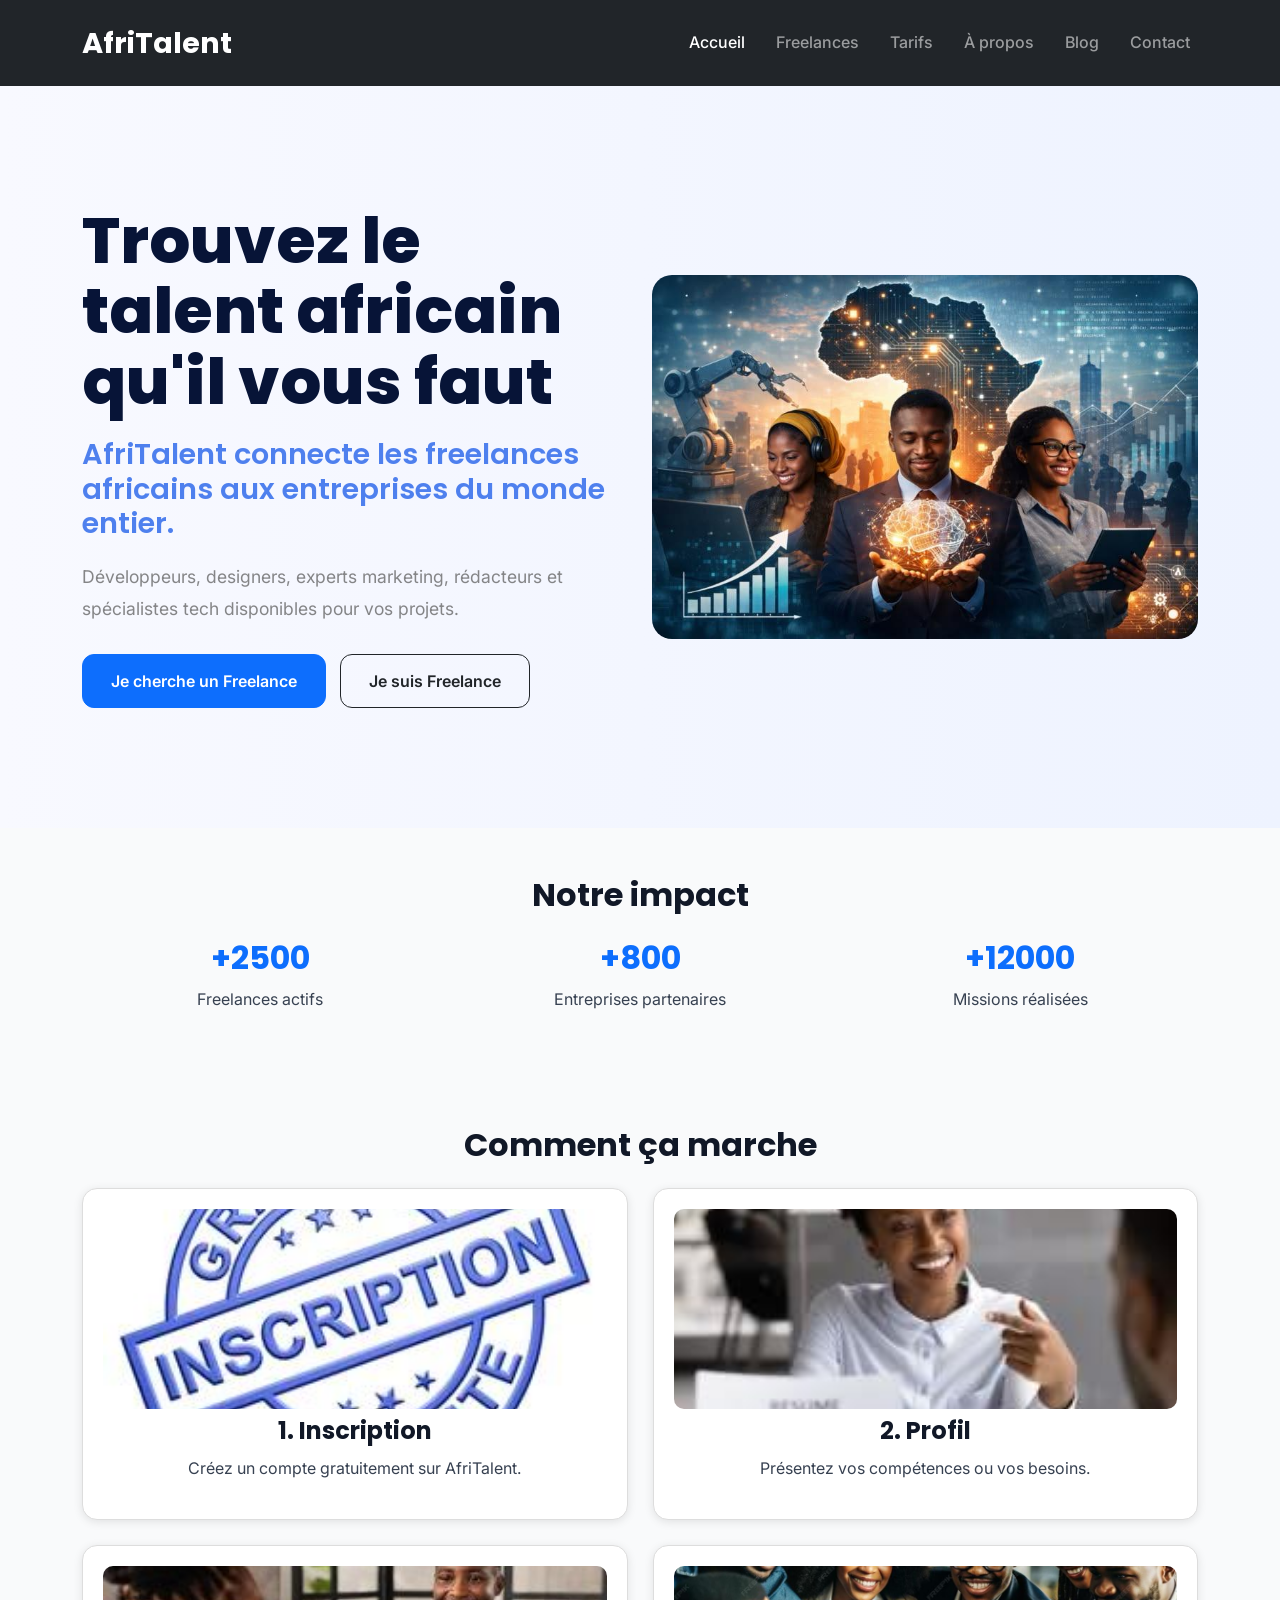
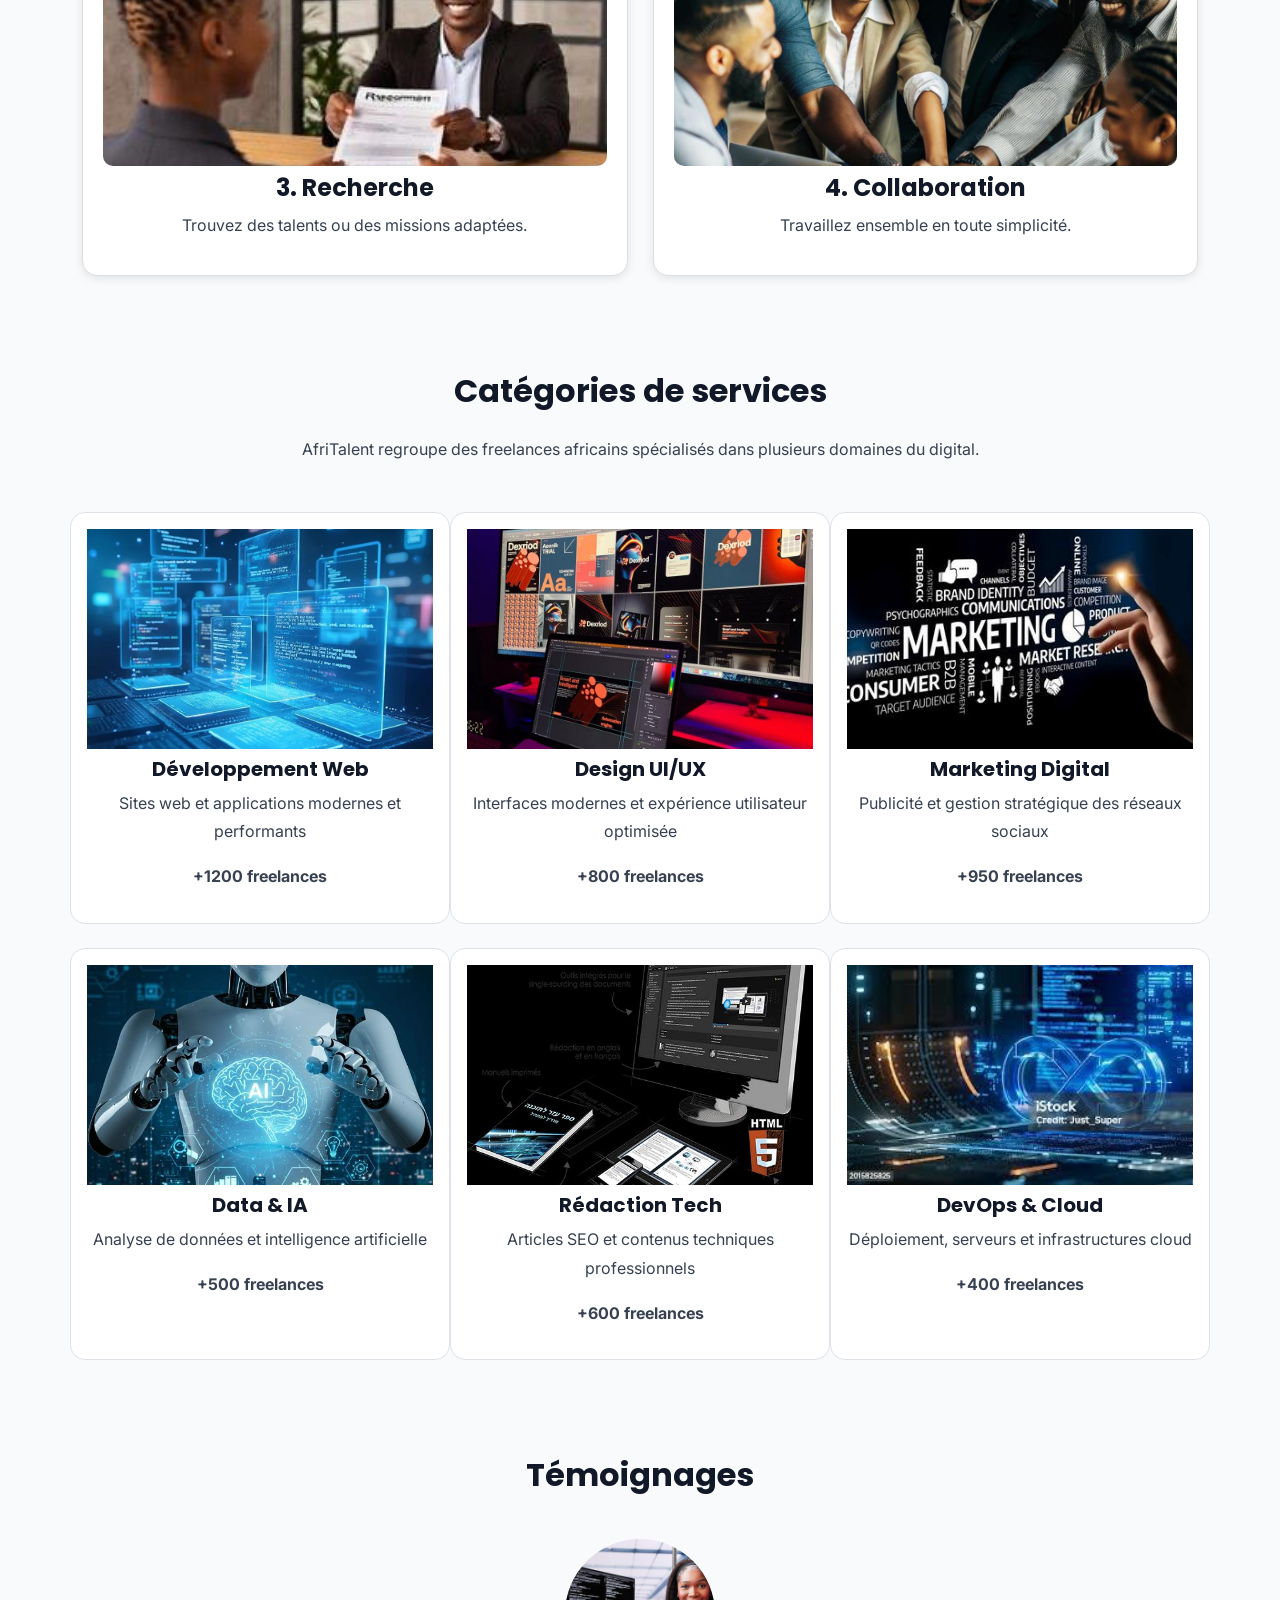
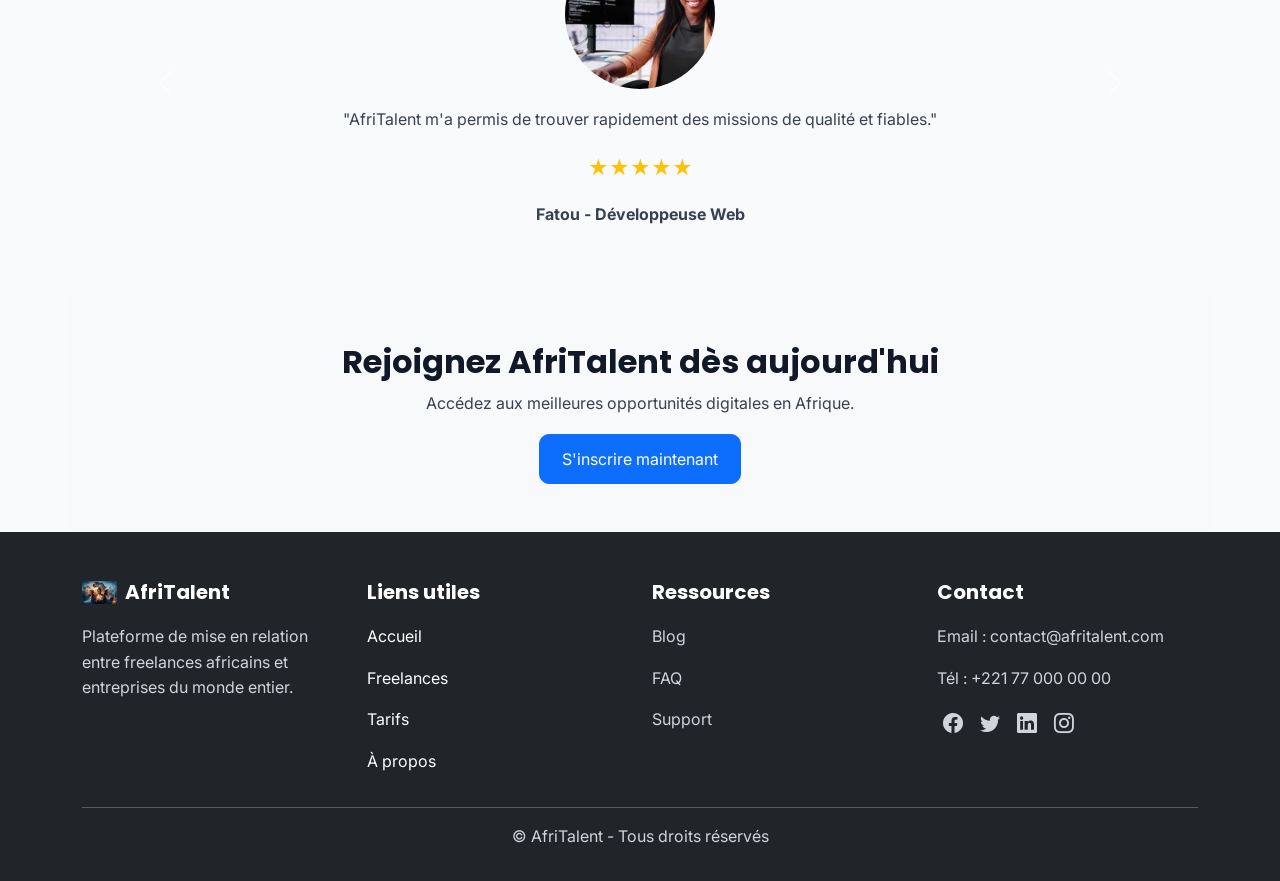
==== commit ea3501b0: "CSS : responsive design mobile et tablette, media queries" ====
--- a/index.html
+++ b/index.html
@@ -34,13 +34,14 @@
                 <a class="navbar-brand" href="index.html">
                     AfriTalent
                 </a>
-
-                
                 <button class="navbar-toggler" type="button"
-                    data-bs-toggle="collapse"
-                    data-bs-target="#menu">
-
-                    <span class="navbar-toggler-icon"></span>
+
+            data-bs-toggle="collapse"
+
+            data-bs-target="#menu">
+
+            <span class="navbar-toggler-icon"></span>
+
                 </button>
 
                 
@@ -98,11 +99,11 @@
 
         <section id="hero">
 
-            <div class="container py-5">
+            <div class="container">
 
                 <div class="row align-items-center">
 
-                    <div class="col-lg-6">
+                    <div class="col-lg-6 hero-text">
 
                         <h1>
                             Trouvez le talent africain qu'il vous faut
@@ -129,12 +130,12 @@
 
                     </div>
 
-                    <div class="col-lg-6">
+                    <div class="col-lg-6 hero-img">
 
                         <img
                             src="images/imageAfriTalent.png"
                             alt="Freelances africains"
-                            class="img-fluid">
+                            class="img-fluid hero-image">
                     </div>
 
                 </div>
@@ -239,42 +240,42 @@
 
     <div class="row g-4 text-center">
 
-        <div class="col-md-4 border p-3">
+        <div class="col-12 col-md-6 col-lg-4 border p-3">
             <img src="images/developpementweb.png"class="img-fluid mb-2" alt="Développement Web">
             <h5>Développement Web</h5>
             <p>Sites web et applications modernes et performants</p>
             <p><strong>+1200 freelances</strong></p>
         </div>
 
-        <div class="col-md-4 border p-3">
+        <div class="col-12 col-md-6 col-lg-4 border p-3">                                                   
             <img src="images/designe.png" class="img-fluid mb-2" alt="Design UI/UX">
             <h5>Design UI/UX</h5>
             <p>Interfaces modernes et expérience utilisateur optimisée</p>
             <p><strong>+800 freelances</strong></p>
         </div>
 
-        <div class="col-md-4 border p-3">
+        <div class="col-12 col-md-6 col-lg-4 border p-3">
             <img src="images/marketing.png" class="img-fluid mb-2" alt="Marketing Digital">
             <h5>Marketing Digital</h5>
             <p>Publicité et gestion stratégique des réseaux sociaux</p>
             <p><strong>+950 freelances</strong></p>
         </div>
 
-        <div class="col-md-4 border p-3">
+        <div class="col-12 col-md-6 col-lg-4 border p-3">
             <img src="images/data.png" class="img-fluid mb-2" alt="Data et IA">
             <h5>Data & IA</h5>
             <p>Analyse de données et intelligence artificielle</p>
             <p><strong>+500 freelances</strong></p>
         </div>
 
-        <div class="col-md-4 border p-3">
+        <div class="col-12 col-md-6 col-lg-4 border p-3">
             <img src="images/redaction.png" class="img-fluid mb-2" alt="Rédaction Tech">
             <h5>Rédaction Tech</h5>
             <p>Articles SEO et contenus techniques professionnels</p>
             <p><strong>+600 freelances</strong></p>
         </div>
 
-        <div class="col-md-4 border p-3">
+        <div class="col-12 col-md-6 col-lg-4 border p-3">
             <img src="images/devops.png" class="img-fluid mb-2" alt="DevOps Cloud">
             <h5>DevOps & Cloud</h5>
             <p>Déploiement, serveurs et infrastructures cloud</p>
--- a/css/style.css
+++ b/css/style.css
@@ -71,28 +71,33 @@
 }
 
 
+/* ================= HERO ================= */
+
 #hero{
-    padding: 80px 0;
+    position: relative;
+    overflow: hidden;
+    padding: 120px 0;
+    background: #ffffff;
+}
+
+/* TEXTE */
+
+#hero .hero-text{
+    position: relative;
+    z-index: 2;
 }
 
 #hero h1{
-    font-size: 3.2rem;
+    font-size: 5rem;
     font-weight: 800;
-    margin-bottom: 20px;
+    line-height: 1;
 }
 
 #hero h2{
-    font-size: 1.5rem;
-    margin-bottom: 20px;
-}
-
-#hero p{
-    margin-bottom: 25px;
-}
-
-#hero img{
-    max-width: 100%;
-}
+    font-size: 2rem;
+    font-weight: 600;
+}
+
 
 
 .btn{
@@ -546,4 +551,278 @@
     max-height: 300px;
     object-fit: cover;
     width: 100%;
+}
+/* =========================
+TABLETTE
+========================= */
+
+@media screen and (max-width:768px){
+
+    .navbar-nav{
+        text-align:center;
+    }
+
+    h1{
+        font-size:2.5rem;
+    }
+
+    .bento{
+        grid-template-columns:1fr;
+    }
+
+    .col-md-3,
+    .col-md-4{
+        margin-bottom:20px;
+    }
+}
+/* =========================
+MOBILE
+========================= */
+
+@media screen and (max-width:375px){
+
+    h1{
+        font-size:2rem;
+    }
+
+    h2{
+        font-size:1.2rem;
+    }
+
+    .btn{
+        width:100%;
+        margin-bottom:10px;
+    }
+
+    .navbar-brand{
+        font-size:1rem;
+    }
+
+    .carousel-item img{
+        width:100px;
+    }
+}
+/* IMAGES */
+
+img{
+    max-width:100%;
+    height:auto;
+}
+
+/* IMAGES CATEGORIES */
+
+.col-lg-4 img{
+    width:100%;
+    height:220px;
+    object-fit:cover;
+}
+/* ===== BENTO GRID ===== */
+
+.bento{
+    display:grid;
+    grid-template-columns:repeat(2,1fr);
+    gap:25px;
+}
+
+.bento-item{
+    background:#fff;
+    border-radius:15px;
+    padding:20px;
+    text-align:center;
+    box-shadow:0 2px 10px rgba(0,0,0,0.1);
+}
+
+/* IMAGES */
+
+.bento-item img{
+    width:100%;
+    height:220px;
+    object-fit:cover;
+    border-radius:10px;
+}
+/* ALIGNEMENT DES IMAGES */
+
+.bento-item img{
+    width:100%;
+    height:200px;
+    object-fit:cover;
+}
+@media screen and (max-width:768px){
+
+    .bento{
+        grid-template-columns:1fr;
+    }
+}
+.navbar-toggler{
+    border:none;
+}
+.bento-item{
+    background:#fff;
+    border-radius:15px;
+    padding:20px;
+    text-align:center;
+    box-shadow:0 2px 10px rgba(0,0,0,0.1);
+}
+
+/* =========================
+   HERO SECTION
+========================= */
+
+#hero{
+    background: linear-gradient(to right, #f8f9ff, #eef3ff);
+    padding: 120px 0 80px;
+    overflow: hidden;
+}
+
+#hero h1{
+    font-size: 4rem;
+    font-weight: 800;
+    line-height: 1.1;
+    color: #071437;
+    margin-bottom: 20px;
+}
+
+#hero h2{
+    font-size: 1.8rem;
+    color: #2563eb;
+    margin-bottom: 20px;
+    font-weight: 600;
+}
+
+#hero p{
+    font-size: 1.1rem;
+    color: #555;
+    margin-bottom: 30px;
+}
+
+/* IMAGE HERO */
+
+#hero img{
+    width: 100%;
+    max-width: 750px;
+    display: block;
+    margin-left: auto;
+    border-radius: 20px;
+}
+
+/* Boutons */
+
+#hero .btn{
+    padding: 14px 28px;
+    border-radius: 12px;
+    font-weight: 600;
+    margin-right: 10px;
+}
+
+
+
+@keyframes floatImage{
+    0%{
+        transform: translateY(0);
+    }
+
+    50%{
+        transform: translateY(-10px);
+    }
+
+    100%{
+        transform: translateY(0);
+    }
+}
+/* ================= HERO FINAL ================= */
+@media screen and (max-width:768px){
+
+    .hero-text h1{
+        font-size:2.2rem;
+    }
+
+    .hero-text h2{
+        font-size:1.2rem;
+    }
+
+    .hero-img img{
+        width:100%;
+        position:relative;
+        right:0;
+        top:0;
+        margin-top:20px;
+    }
+}
+
+#hero{
+    position: relative;
+    overflow: hidden;
+    padding: 120px 0;
+    background: linear-gradient(to right, #f8f9ff, #eef3ff);
+}
+
+.hero-text{
+    position: relative;
+    z-index: 2;
+}
+
+.hero-text h1{
+    font-size: 4rem;
+    font-weight: 800;
+    line-height: 1.1;
+}
+
+.hero-text h2{
+    font-size: 1.6rem;
+    font-weight: 600;
+}
+
+/* IMAGE */
+
+.hero-img{
+    display:flex;
+    justify-content:center;
+    align-items:center;
+}
+
+.hero-img img{
+    width: 100%;
+    max-width: 500px;
+    height: auto;
+
+    position: relative;
+    top: 0;
+    right: 0;
+
+    border-radius: 20px;
+    display: block;
+    margin: auto;
+}
+
+/* RESPONSIVE */
+
+@media screen and (max-width:992px){
+
+    #hero{
+        text-align:center;
+    }
+
+    .hero-img img{
+        position: relative;
+        width: 100%;
+        right: 0;
+        top: 0;
+    }
+
+    .hero-text h1{
+        font-size:2.8rem;
+    }
+}
+.col-lg-4 img{
+    width:100%;
+    height:220px;
+    object-fit:cover;
+}
+.services img{
+    width:100%;
+    height:220px;
+    object-fit:cover;
+}
+body{
+    padding-top:0px;
 }
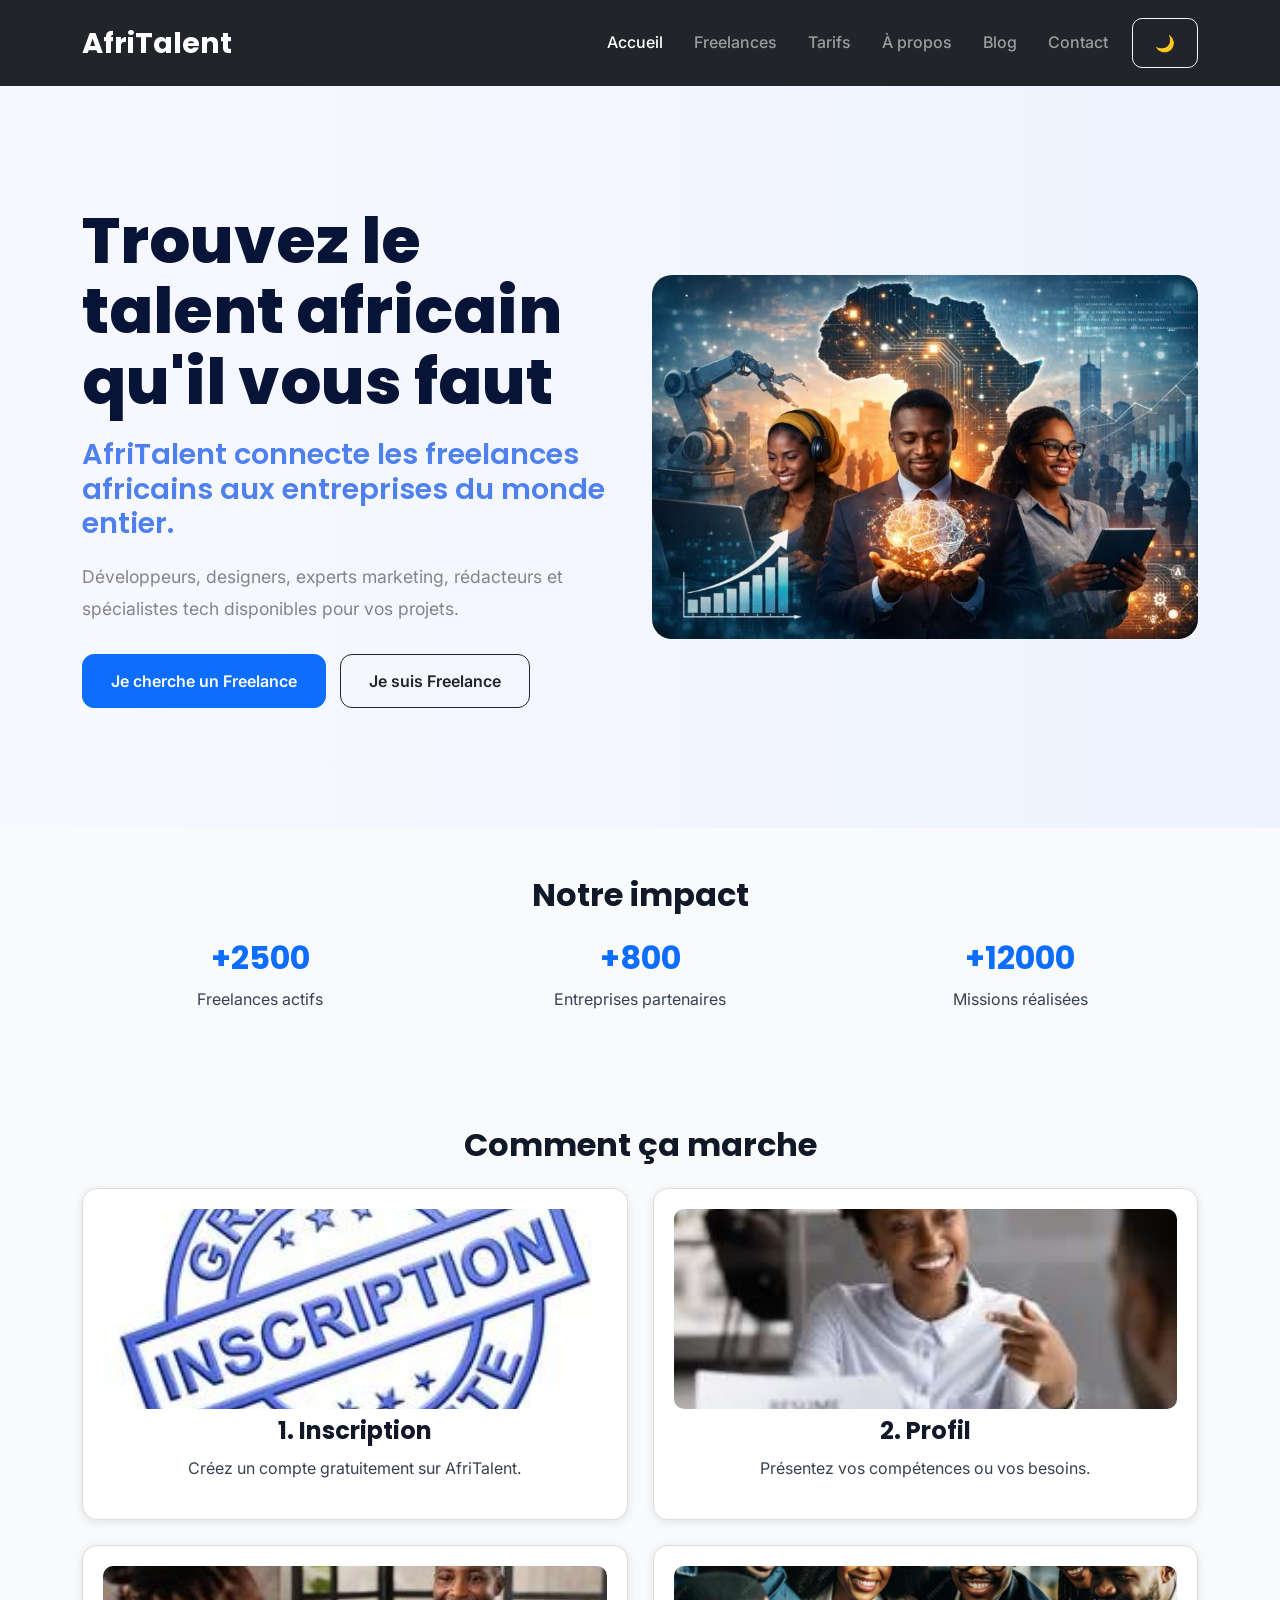
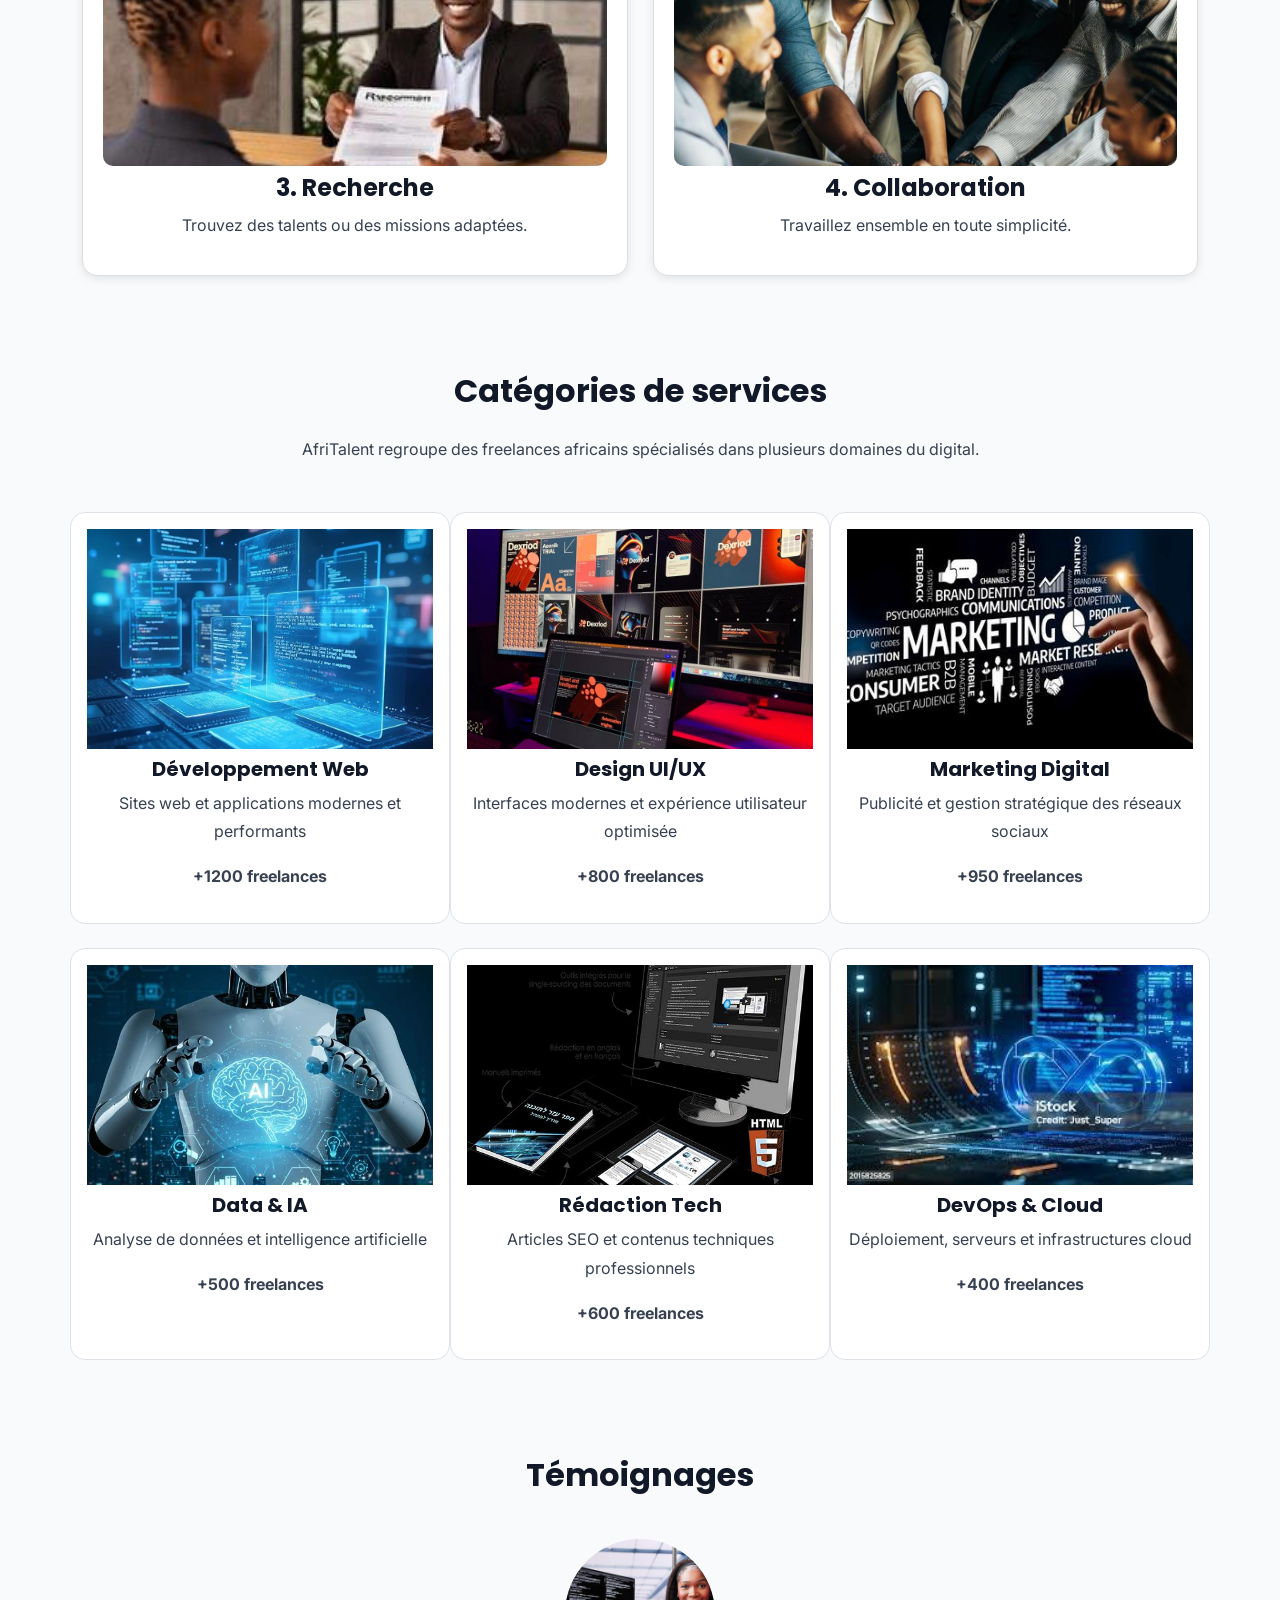
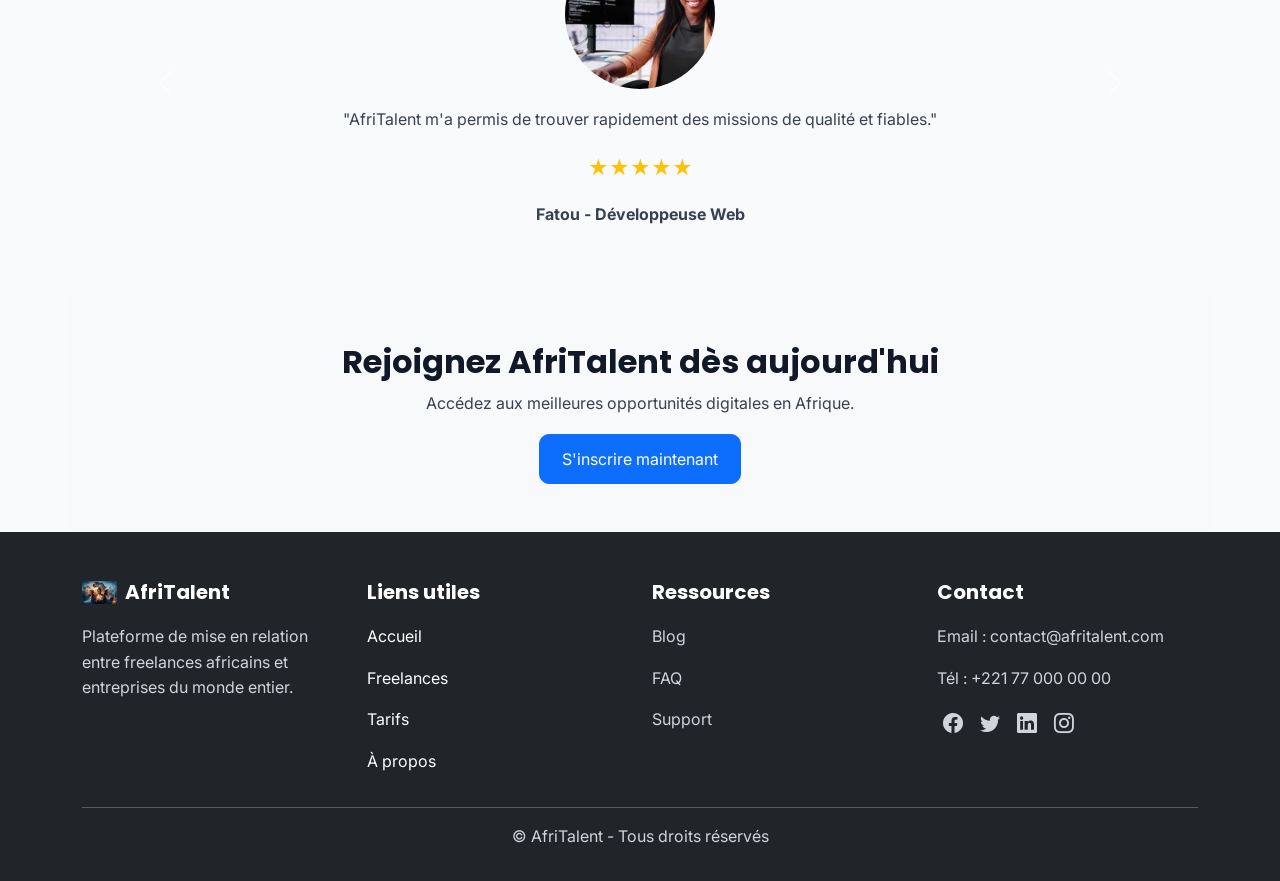
==== commit 40302ccc: "JS : dark mode avec localStorage, navbar dynamique au scroll" ====
--- a/index.html
+++ b/index.html
@@ -49,6 +49,7 @@
 
                     <ul class="navbar-nav ms-auto">
 
+
                         <li class="nav-item">
                             <a class="nav-link active" href="index.html">
                                 Accueil
@@ -86,6 +87,9 @@
                         </li>
 
                     </ul>
+                    <button id="theme-toggle" class="btn btn-outline-light ms-3">
+                       🌙
+                    </button>
 
                 </div>
 
@@ -442,7 +446,9 @@
     </div>
 
 </footer>
-
+<button id="backToTop" class="btn btn-primary">
+       ↑
+</button>
 
     <!-- Bootstrap JS -->
     <script src="https://cdn.jsdelivr.net/npm/bootstrap@5.3.0/dist/js/bootstrap.bundle.min.js"></script>
--- a/css/style.css
+++ b/css/style.css
@@ -825,4 +825,45 @@
 }
 body{
     padding-top:0px;
+}
+
+/* DARK MODE */
+
+.dark-mode{
+    background:#121212;
+    color:white;
+}
+
+.dark-mode section,
+.dark-mode .bento-item,
+.dark-mode .border,
+.dark-mode .card{
+    background:#1e1e1e;
+    color:white;
+}
+
+.dark-mode h1,
+.dark-mode h2,
+.dark-mode h3,
+.dark-mode h4,
+.dark-mode h5{
+    color:white;
+}
+
+/* NAVBAR SCROLL */
+
+.navbar-scrolled{
+    background:#111827 !important;
+    box-shadow:0 5px 15px rgba(0,0,0,0.2);
+    padding:8px 0;
+}
+
+/* BOUTON RETOUR HAUT */
+
+#backToTop{
+    position:fixed;
+    bottom:20px;
+    right:20px;
+    display:none;
+    z-index:999;
 }
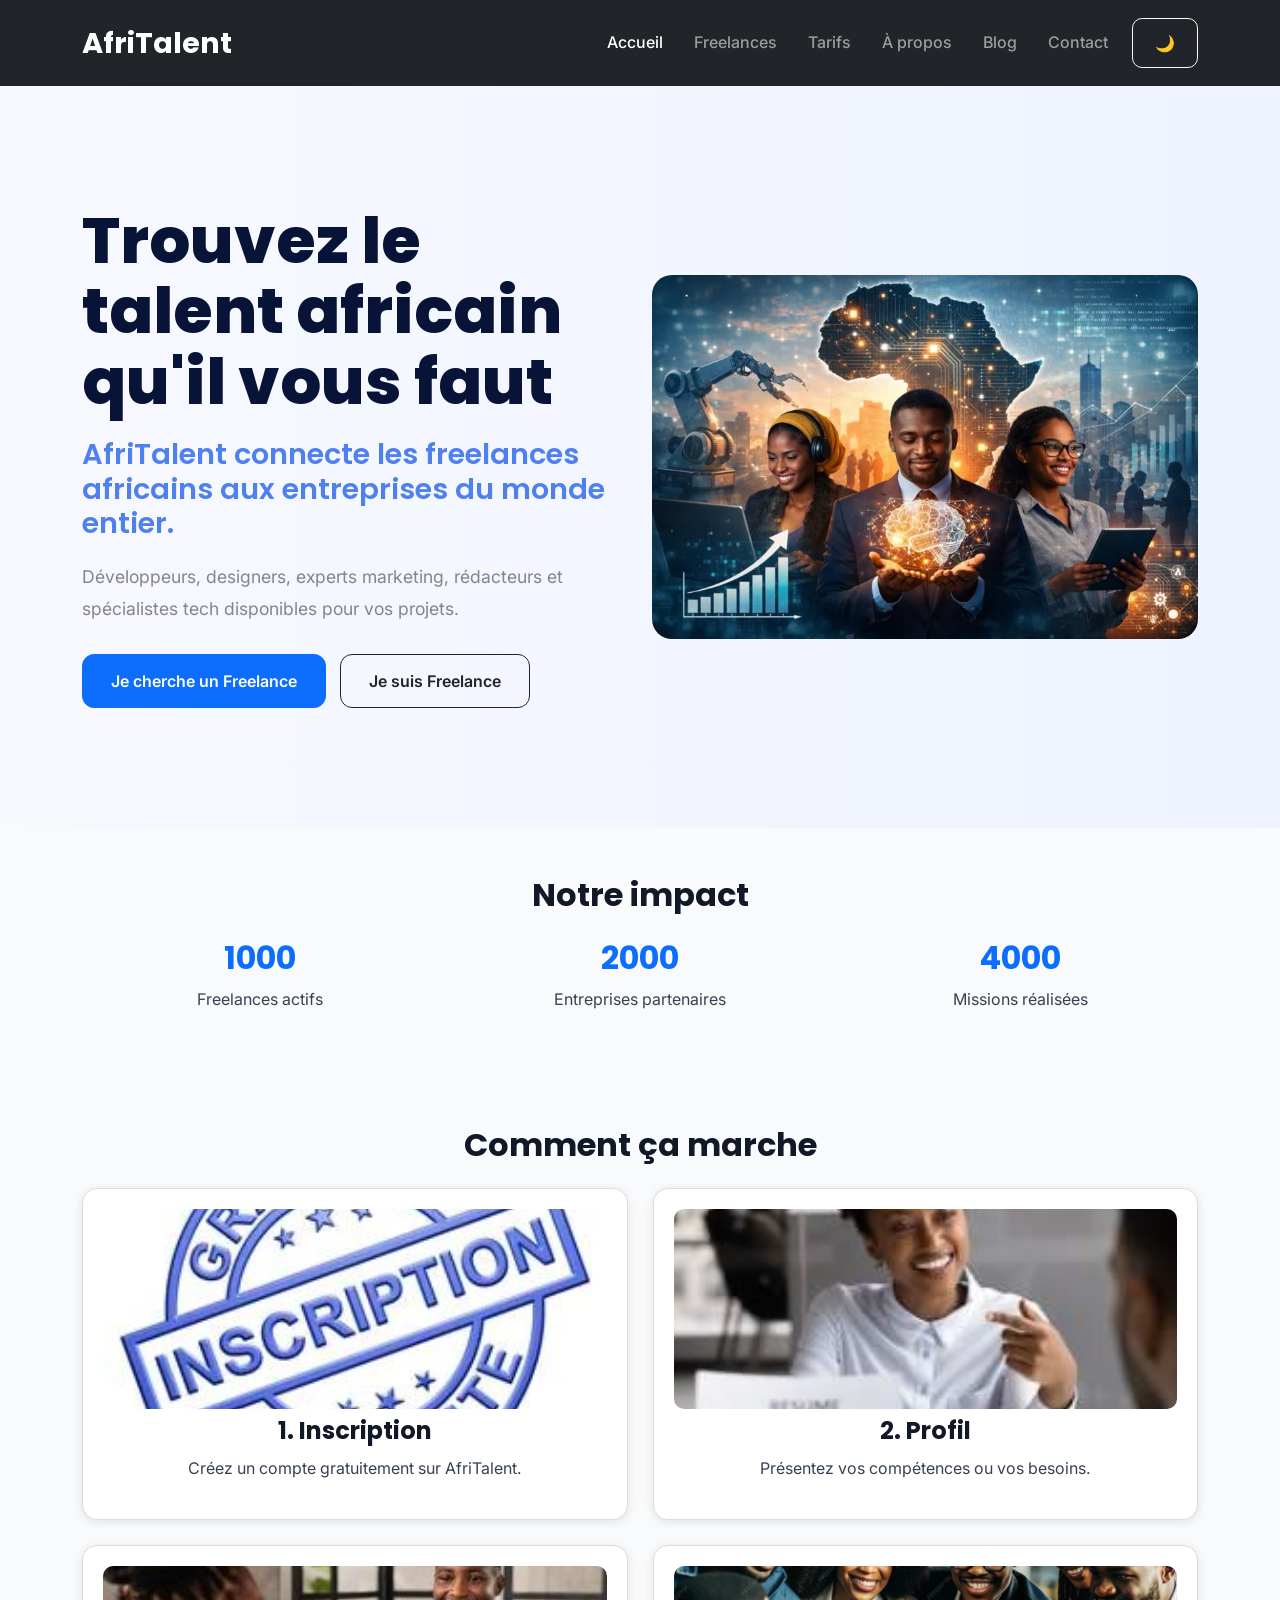
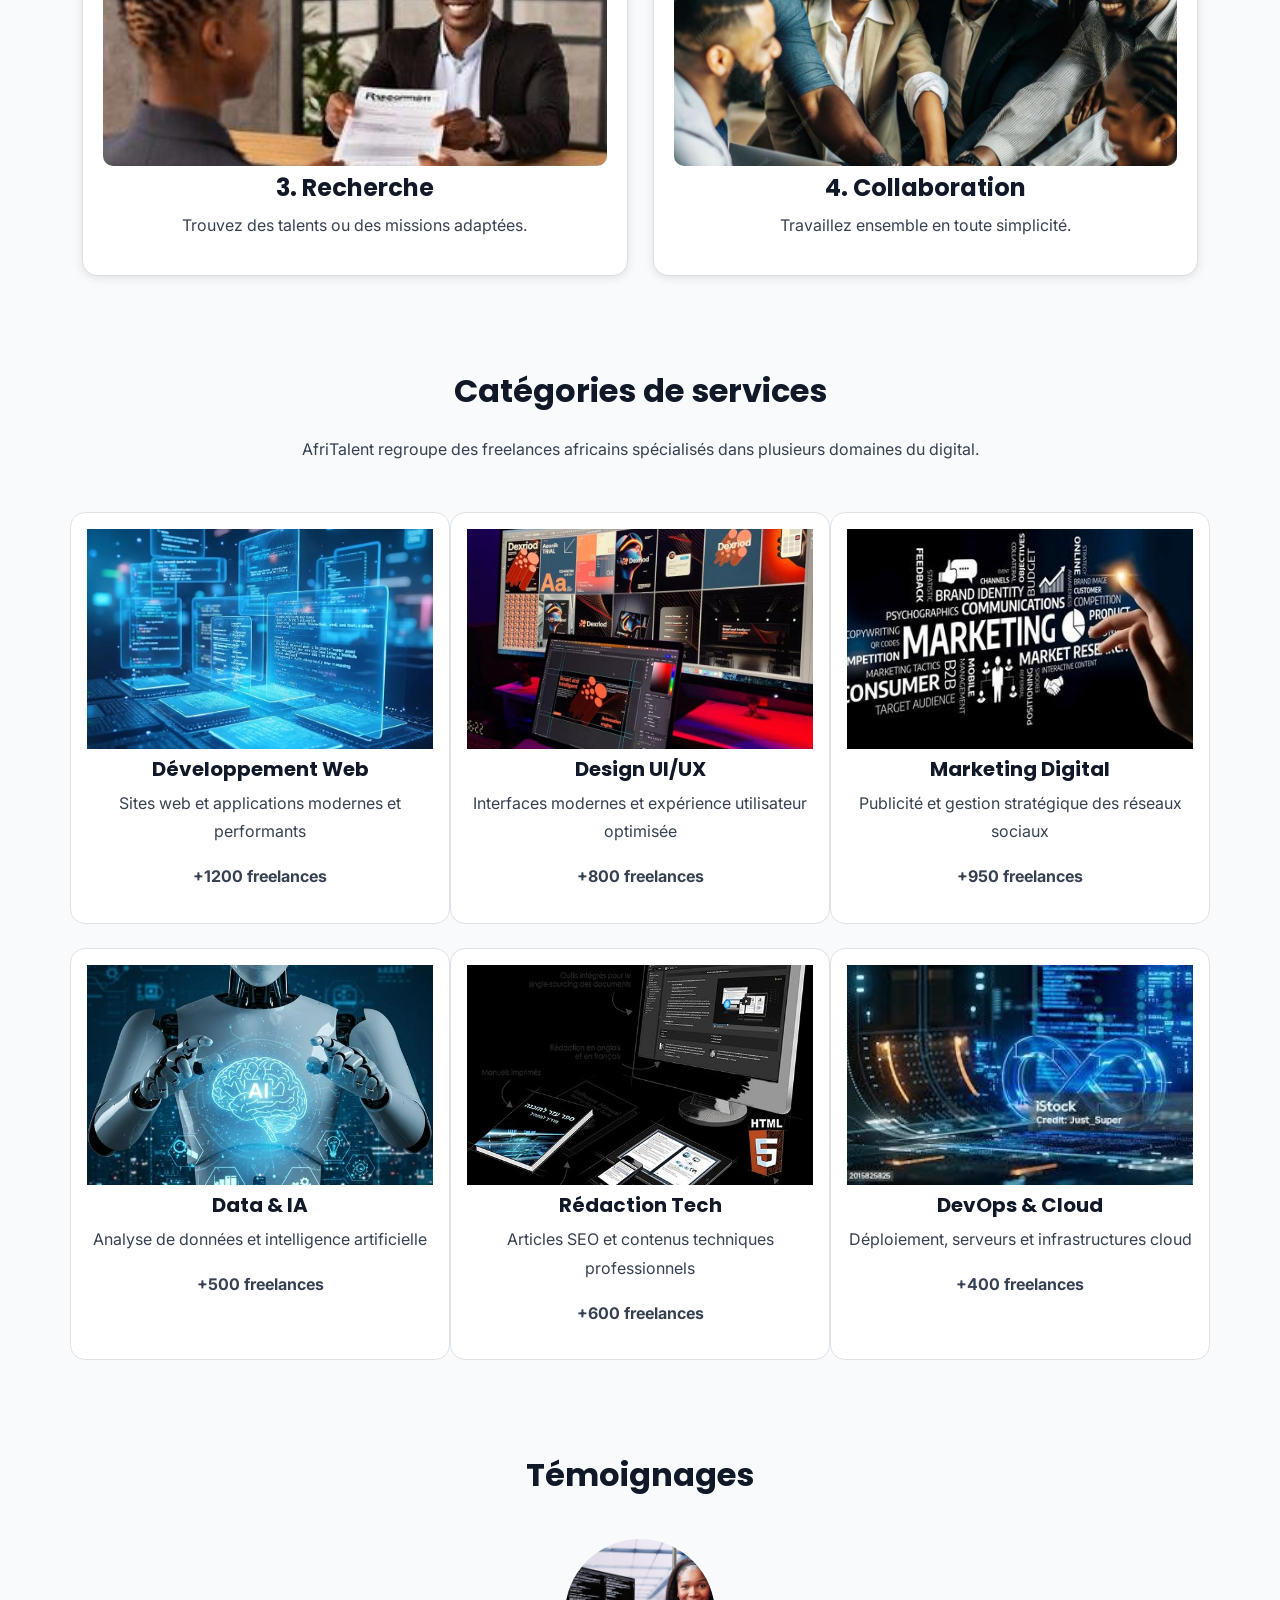
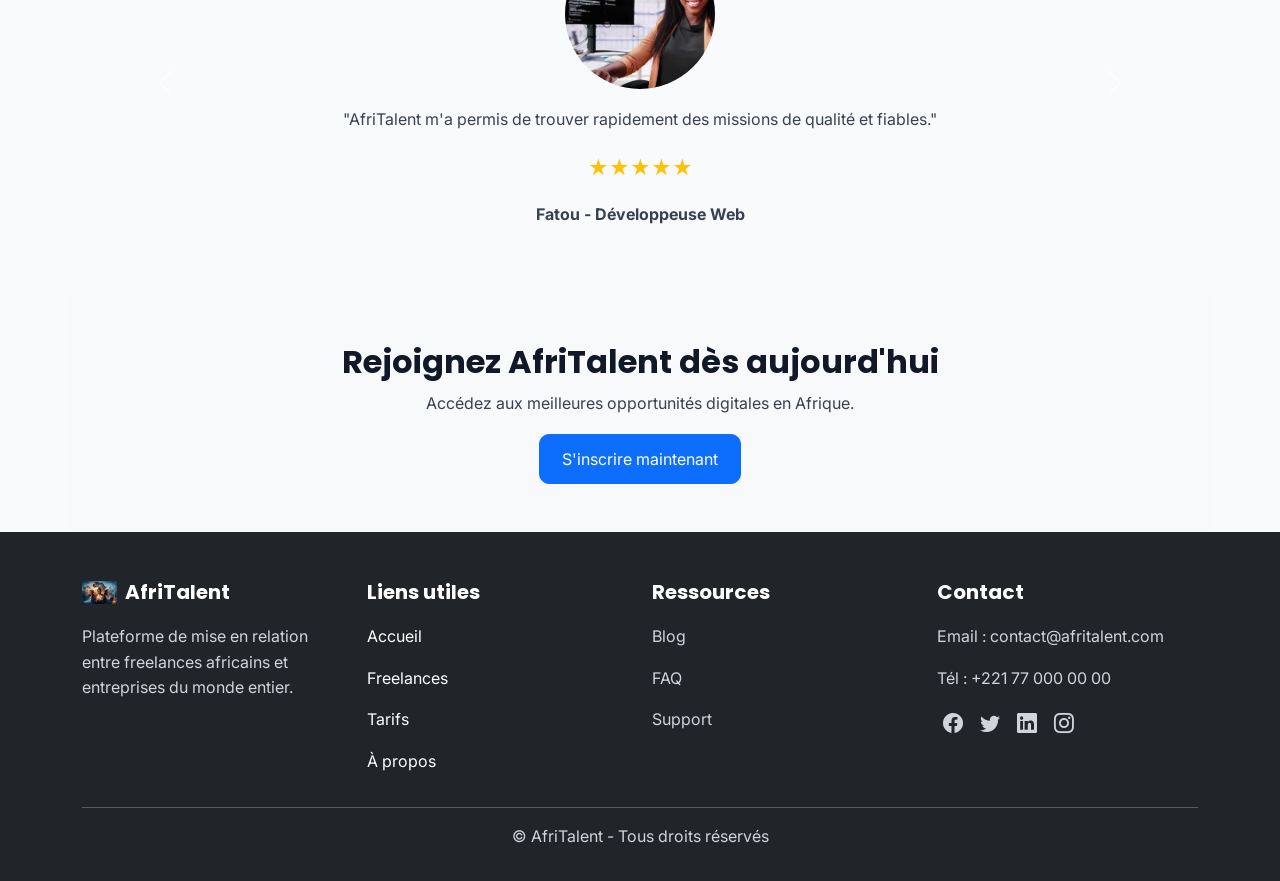
==== commit dab681de: "JS : compteurs animés au scroll et animations fade-in des sections" ====
--- a/index.html
+++ b/index.html
@@ -101,7 +101,7 @@
 
     <main>
 
-        <section id="hero">
+        <section id="hero" class="fade-in">
 
             <div class="container">
 
@@ -149,7 +149,7 @@
         </section>
 <!-- impact -->
 
-<section class="container text-center py-5">
+<section class="container text-center py-5 fade-in">
 
     <h2>Notre impact</h2>
 
@@ -157,7 +157,7 @@
 
         <div class="col-md-4">
 
-            <h3>+2500</h3>
+            <h3 class="counter" data-target="2500">0</h3>
 
             <p>Freelances actifs</p>
 
@@ -165,7 +165,7 @@
 
         <div class="col-md-4">
 
-            <h3>+800</h3>
+            <h3 class="counter" data-target="5000">0</h3>
 
             <p>Entreprises partenaires</p>
 
@@ -173,7 +173,7 @@
 
         <div class="col-md-4">
 
-            <h3>+12000</h3>
+            <h3 class="counter" data-target="10000">0</h3>
 
             <p>Missions réalisées</p>
 
@@ -184,7 +184,7 @@
 </section>
 
 <!-- comment ca marche -->
-<section class="container py-5">
+<section class="container py-5 fade-in">
 
     <h2 class="text-center mb-4">Comment ça marche</h2>
 
@@ -234,7 +234,7 @@
 
 </section>
     <!-- Catégories -->
-<section class="container py-5">
+<section class="container py-5 fade-in">
 
     <h2 class="text-center mb-4">Catégories de services</h2>
 
@@ -291,7 +291,7 @@
 </section>
 
 <!-- Temoignages -->
-<section class="container py-5">
+<section class="container py-5 fade-in">
 
     <h2 class="text-center mb-4">Témoignages</h2>
 
@@ -365,7 +365,7 @@
 </section>
 
 
-<section class="container text-center py-5 bg-light">
+<section class="container text-center py-5 bg-light fade-in">
 
     <h2>Rejoignez AfriTalent dès aujourd'hui</h2>
 
--- a/css/style.css
+++ b/css/style.css
@@ -866,4 +866,17 @@
     right:20px;
     display:none;
     z-index:999;
+}
+
+/* FADE IN */
+
+.fade-in{
+    opacity:0;
+    transform:translateY(40px);
+    transition:all 0.8s ease;
+}
+
+.fade-in.show{
+    opacity:1;
+    transform:translateY(0);
 }
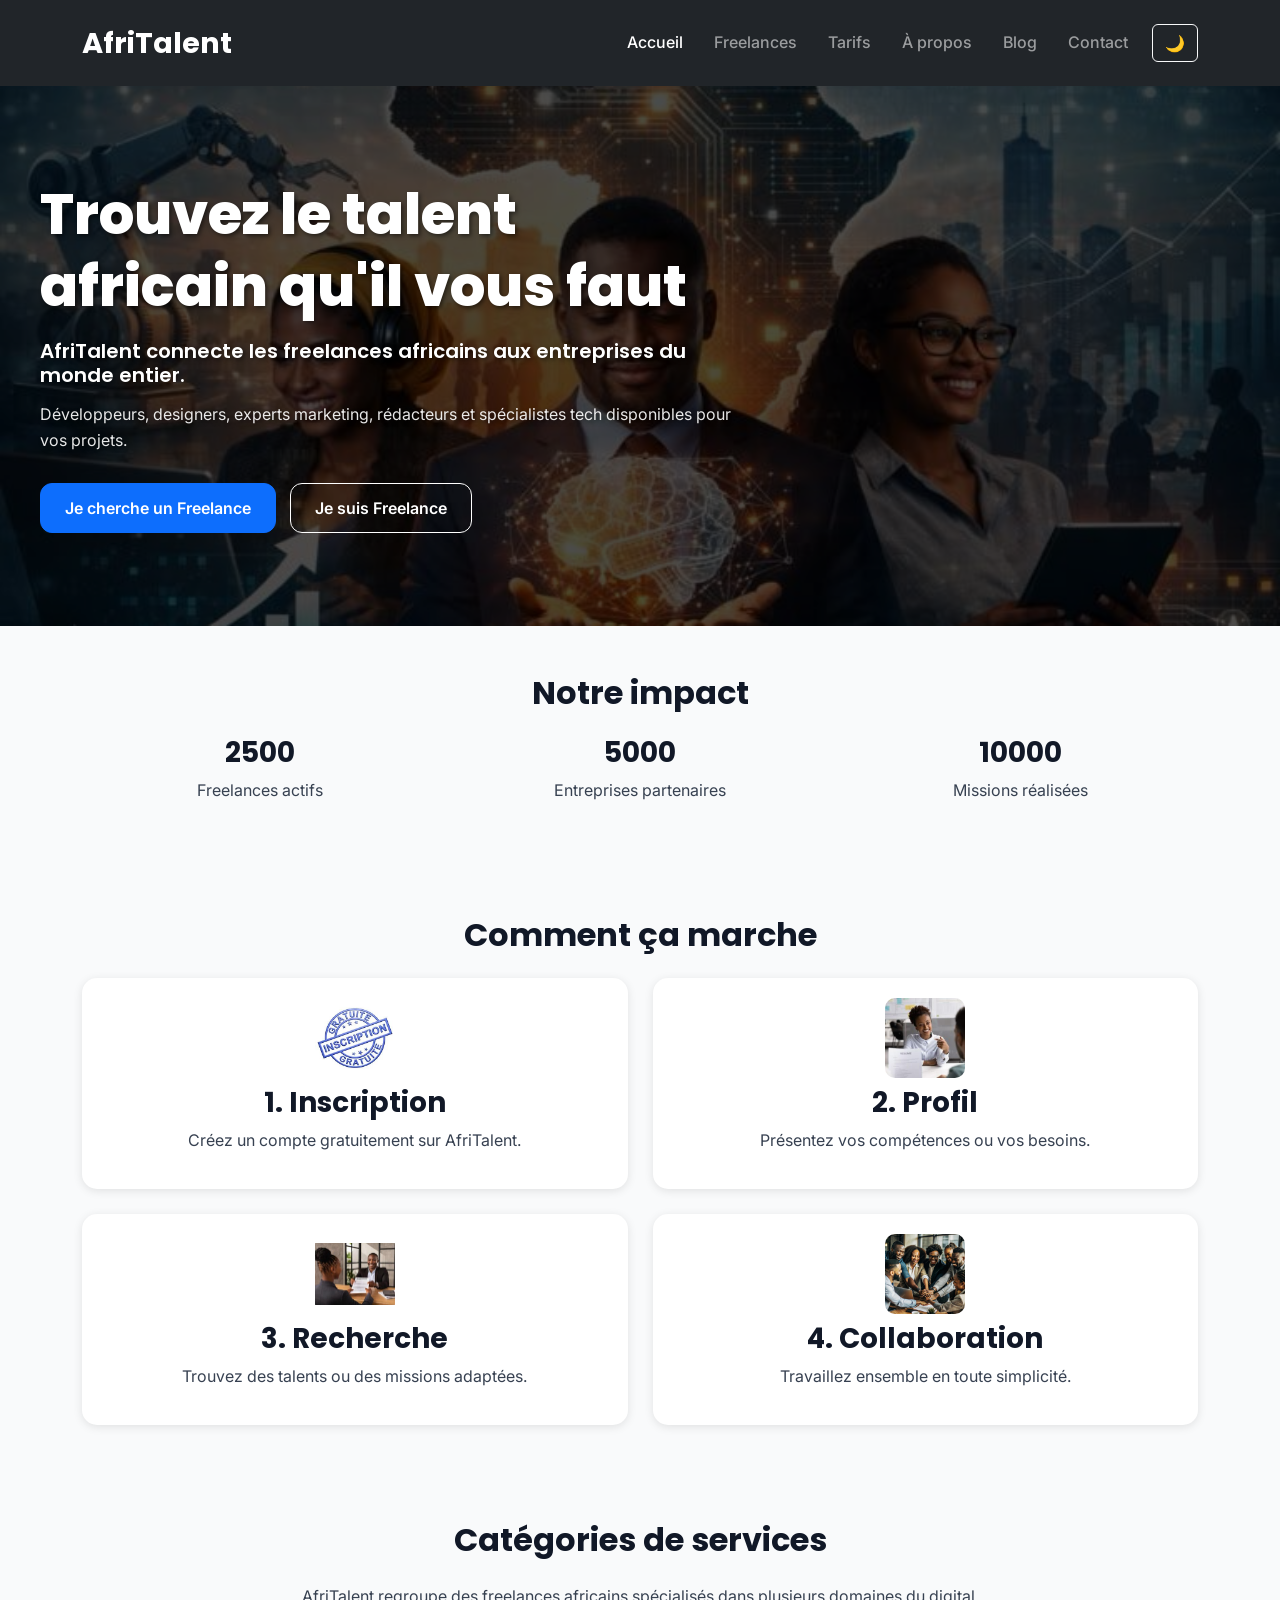
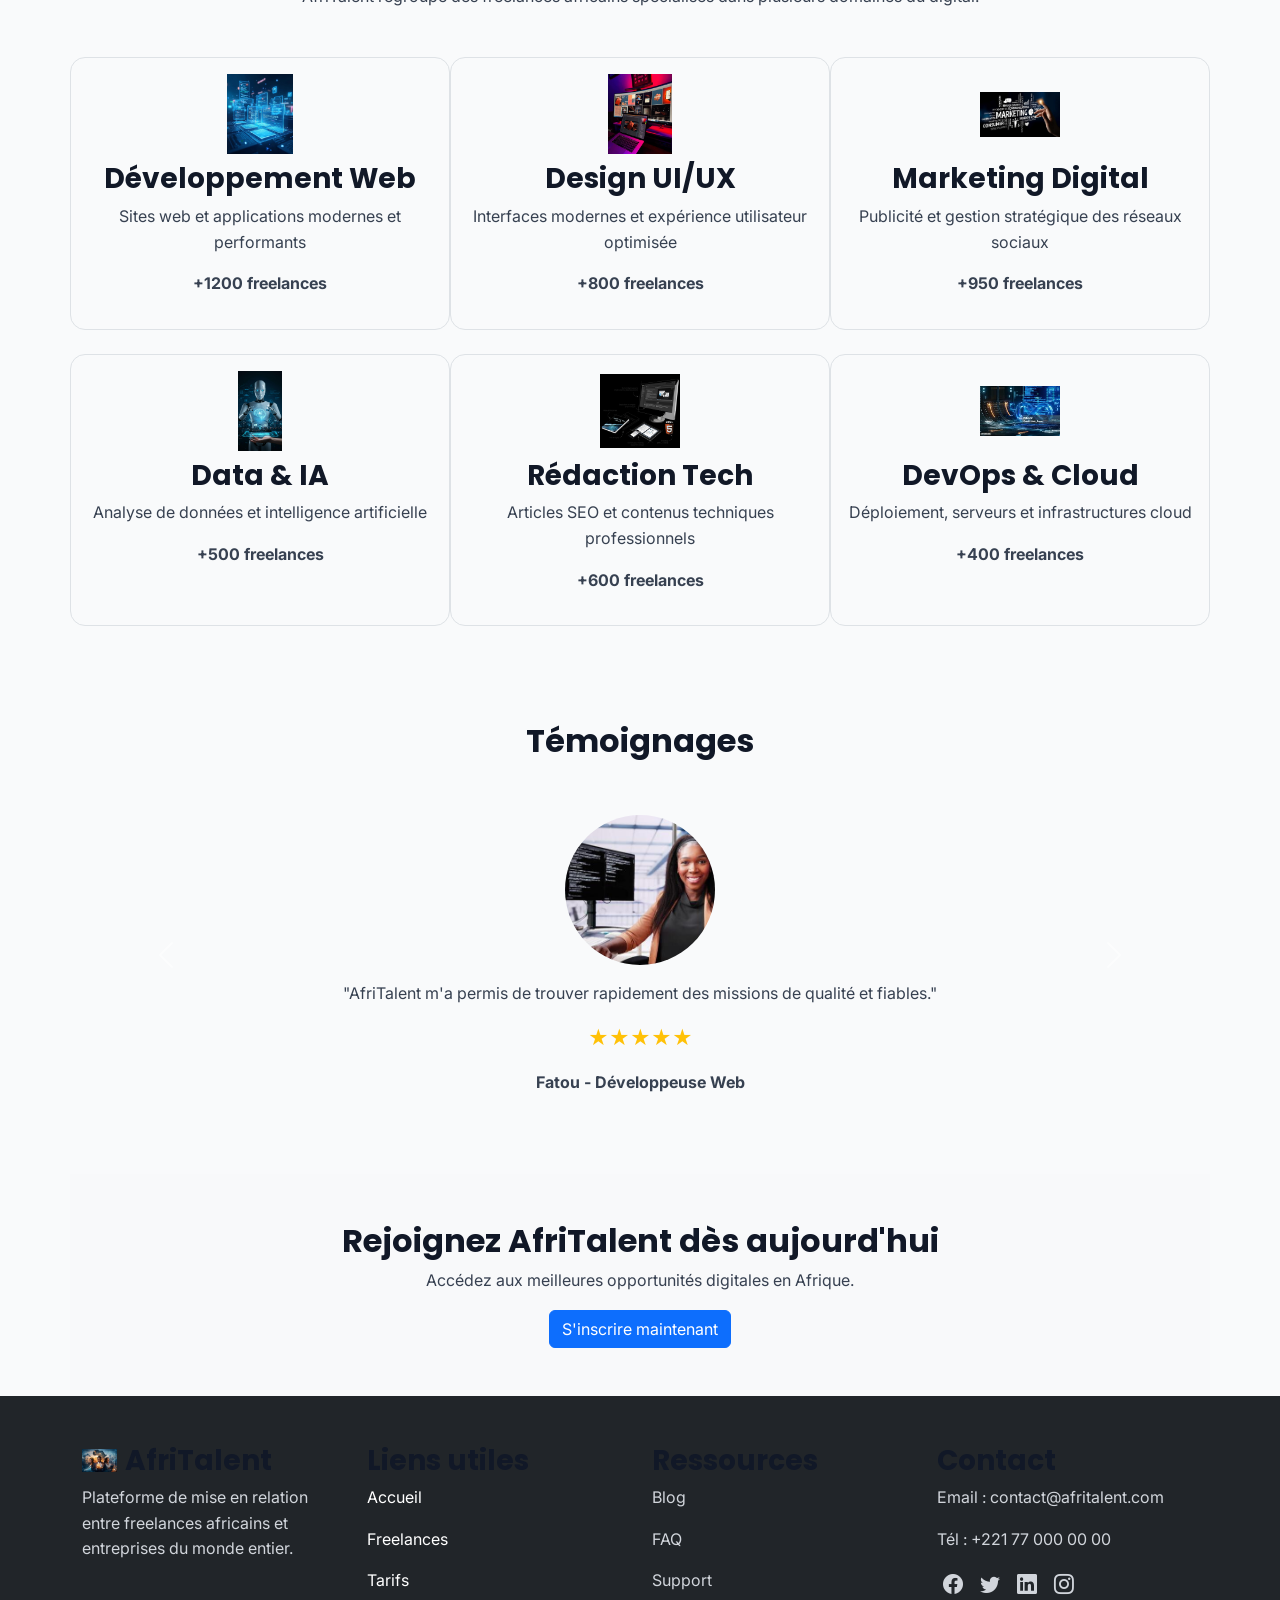
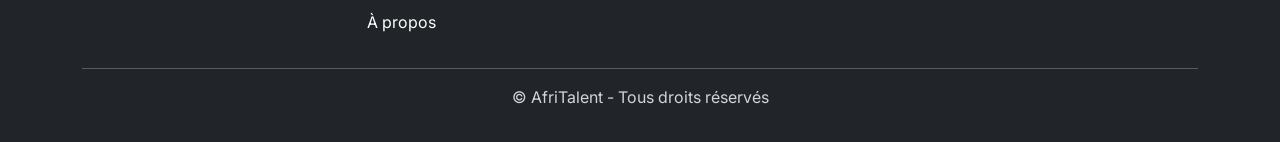
==== commit bacef8a7: "Finalisation : corrections responsive, optimisation du code et commentaires" ====
--- a/index.html
+++ b/index.html
@@ -1,5 +1,6 @@
 <!DOCTYPE html>
 <html lang="fr">
+
 <head>
     <meta charset="UTF-8">
     <meta name="viewport" content="width=device-width, initial-scale=1.0">
@@ -9,42 +10,39 @@
     <!-- Bootstrap -->
     <link href="https://cdn.jsdelivr.net/npm/bootstrap@5.3.0/dist/css/bootstrap.min.css" rel="stylesheet">
 
-    <link rel="stylesheet"
-
-    href="https://cdn.jsdelivr.net/npm/bootstrap-icons@1.11.3/font/bootstrap-icons.min.css">
-
-     <link rel="preconnect" href="https://fonts.googleapis.com">
+    <link rel="stylesheet" href="https://cdn.jsdelivr.net/npm/bootstrap-icons@1.11.3/font/bootstrap-icons.min.css">
+
+    <link rel="preconnect" href="https://fonts.googleapis.com">
 
     <link rel="preconnect" href="https://fonts.gstatic.com" crossorigin>
 
-    <link href="https://fonts.googleapis.com/css2?family=Inter:wght@300;400;500;600&family=Poppins:wght@600;700;800&display=swap" rel="stylesheet">
+    <link
+        href="https://fonts.googleapis.com/css2?family=Inter:wght@300;400;500;600&family=Poppins:wght@600;700;800&display=swap"
+        rel="stylesheet">
     <!-- CSS -->
     <link rel="stylesheet" href="css/style.css">
 </head>
+
 <body>
-    
+    <!-- HEADER -->
     <header>
 
-        
+
         <nav class="navbar navbar-expand-lg navbar-dark bg-dark">
 
             <div class="container">
 
-                
+
                 <a class="navbar-brand" href="index.html">
                     AfriTalent
                 </a>
-                <button class="navbar-toggler" type="button"
-
-            data-bs-toggle="collapse"
-
-            data-bs-target="#menu">
-
-            <span class="navbar-toggler-icon"></span>
+                <button class="navbar-toggler" type="button" data-bs-toggle="collapse" data-bs-target="#menu">
+
+                    <span class="navbar-toggler-icon"></span>
 
                 </button>
 
-                
+
                 <div class="collapse navbar-collapse" id="menu">
 
                     <ul class="navbar-nav ms-auto">
@@ -88,7 +86,7 @@
 
                     </ul>
                     <button id="theme-toggle" class="btn btn-outline-light ms-3">
-                       🌙
+                        🌙
                     </button>
 
                 </div>
@@ -98,357 +96,351 @@
         </nav>
 
     </header>
-
+    <!-- HERO -->
     <main>
 
-        <section id="hero" class="fade-in">
-
-            <div class="container">
-
-                <div class="row align-items-center">
-
-                    <div class="col-lg-6 hero-text">
-
-                        <h1>
-                            Trouvez le talent africain qu'il vous faut
-                        </h1>
-
-                        <h2>
-                            AfriTalent connecte les freelances africains
-                            aux entreprises du monde entier.
-                        </h2>
+        <section id="hero" class="fade-in" style="min-height: 60vh !important;">
+
+            <div class="hero-overlay" style="min-height: 60vh !important;">
+
+                <div class="hero-text">
+
+                    <h1>
+                        Trouvez le talent africain qu'il vous faut
+                    </h1>
+
+                    <h2>
+                        AfriTalent connecte les freelances africains
+                        aux entreprises du monde entier.
+                    </h2>
+
+                    <p>
+                        Développeurs, designers, experts marketing,
+                        rédacteurs et spécialistes tech disponibles
+                        pour vos projets.
+                    </p>
+
+                    <a href="freelances.html" class="btn btn-primary">
+                        Je cherche un Freelance
+                    </a>
+
+                    <a href="contact.html" class="btn btn-outline-dark ">
+                        Je suis Freelance
+                    </a>
+
+
+                    <!-- <div class="hero-text"> -->
+
+                    <!-- <img src="images/imageAfriTalent.png" alt="Freelances africains" class="img-fluid hero-image"> -->
+                    <!-- </div> -->
+                </div>
+
+            </div>
+
+        </section>
+        <!-- impact -->
+
+        <section class="container text-center py-5 fade-in">
+
+            <h2>Notre impact</h2>
+
+            <div class="row mt-4">
+
+                <div class="col-md-4">
+
+                    <h3 class="counter" data-target="2500">0</h3>
+
+                    <p>Freelances actifs</p>
+
+                </div>
+
+                <div class="col-md-4">
+
+                    <h3 class="counter" data-target="5000">0</h3>
+
+                    <p>Entreprises partenaires</p>
+
+                </div>
+
+                <div class="col-md-4">
+
+                    <h3 class="counter" data-target="10000">0</h3>
+
+                    <p>Missions réalisées</p>
+
+                </div>
+
+            </div>
+
+        </section>
+
+        <!-- comment ca marche -->
+        <section class="container py-5 fade-in">
+
+            <h2 class="text-center mb-4">Comment ça marche</h2>
+
+            <div class="bento">
+
+                <div class="bento-item">
+
+                    <img src="images/inscription.png" class="img-fluid mb-2" alt="Inscription">
+
+                    <h3>1. Inscription</h3>
+
+                    <p>Créez un compte gratuitement sur AfriTalent.</p>
+
+                </div>
+
+                <div class="bento-item">
+
+                    <img src="images/profil.png" class="img-fluid mb-2" alt="Profil">
+
+                    <h3>2. Profil</h3>
+
+                    <p>Présentez vos compétences ou vos besoins.</p>
+
+                </div>
+
+                <div class="bento-item">
+
+                    <img src="images/recherche.png" class="img-fluid mb-2" alt="Recherche">
+
+                    <h3>3. Recherche</h3>
+
+                    <p>Trouvez des talents ou des missions adaptées.</p>
+
+                </div>
+
+                <div class="bento-item">
+
+                    <img src="images/collaboration.png" class="img-fluid mb-2" alt="Collaboration">
+
+                    <h3>4. Collaboration</h3>
+
+                    <p>Travaillez ensemble en toute simplicité.</p>
+
+                </div>
+
+            </div>
+
+        </section>
+        <!-- Catégories -->
+        <section class="container py-5 fade-in">
+
+            <h2 class="text-center mb-4">Catégories de services</h2>
+
+            <p class="text-center mb-5">
+                AfriTalent regroupe des freelances africains spécialisés dans plusieurs domaines du digital.
+            </p>
+
+            <div class="row g-4 text-center">
+
+                <div class="col-12 col-md-6 col-lg-4 border p-3">
+                    <img src="images/developpementweb.png" class="img-fluid mb-2" alt="Développement Web">
+                    <h3>Développement Web</h3>
+                    <p>Sites web et applications modernes et performants</p>
+                    <p><strong>+1200 freelances</strong></p>
+                </div>
+
+                <div class="col-12 col-md-6 col-lg-4 border p-3">
+                    <img src="images/designe.png" class="img-fluid mb-2" alt="Design UI/UX">
+                    <h3>Design UI/UX</h3>
+                    <p>Interfaces modernes et expérience utilisateur optimisée</p>
+                    <p><strong>+800 freelances</strong></p>
+                </div>
+
+                <div class="col-12 col-md-6 col-lg-4 border p-3">
+                    <img src="images/marketing.png" class="img-fluid mb-2" alt="Marketing Digital">
+                    <h3>Marketing Digital</h3>
+                    <p>Publicité et gestion stratégique des réseaux sociaux</p>
+                    <p><strong>+950 freelances</strong></p>
+                </div>
+
+                <div class="col-12 col-md-6 col-lg-4 border p-3">
+                    <img src="images/data.png" class="img-fluid mb-2" alt="Data et IA">
+                    <h3>Data & IA</h3>
+                    <p>Analyse de données et intelligence artificielle</p>
+                    <p><strong>+500 freelances</strong></p>
+                </div>
+
+                <div class="col-12 col-md-6 col-lg-4 border p-3">
+                    <img src="images/redaction.png" class="img-fluid mb-2" alt="Rédaction Tech">
+                    <h3>Rédaction Tech</h3>
+                    <p>Articles SEO et contenus techniques professionnels</p>
+                    <p><strong>+600 freelances</strong></p>
+                </div>
+
+                <div class="col-12 col-md-6 col-lg-4 border p-3">
+                    <img src="images/devops.png" class="img-fluid mb-2" alt="DevOps Cloud">
+                    <h3>DevOps & Cloud</h3>
+                    <p>Déploiement, serveurs et infrastructures cloud</p>
+                    <p><strong>+400 freelances</strong></p>
+                </div>
+
+            </div>
+
+        </section>
+
+        <!-- Temoignages -->
+        <section class="container py-5 fade-in">
+
+            <h2 class="text-center mb-4">Témoignages</h2>
+
+            <div id="carouselTestimonials" class="carousel slide" data-bs-ride="carousel">
+
+                <div class="carousel-inner text-center">
+
+                    <!-- Témoignage 1 -->
+                    <div class="carousel-item active">
+
+                        <img src="images/utilisateur1.png" class="rounded-circle mb-3" width="150" alt="Utilisateur 1">
 
                         <p>
-                            Développeurs, designers, experts marketing,
-                            rédacteurs et spécialistes tech disponibles
-                            pour vos projets.
-                        </p>
-
-                        <a href="freelances.html" class="btn btn-primary">
-                            Je cherche un Freelance
-                        </a>
-
-                        <a href="contact.html" class="btn btn-outline-dark">
-                            Je suis Freelance
-                        </a>
+                            "AfriTalent m'a permis de trouver rapidement des missions de qualité et fiables."
+                        </p>
+
+                        <p class="text-warning fs-5">
+                            ★★★★★
+                        </p>
+
+                        <strong>Fatou - Développeuse Web</strong>
 
                     </div>
 
-                    <div class="col-lg-6 hero-img">
-
-                        <img
-                            src="images/imageAfriTalent.png"
-                            alt="Freelances africains"
-                            class="img-fluid hero-image">
+                    <!-- Témoignage 2 -->
+                    <div class="carousel-item">
+
+                        <img src="images/utilisateur2.png" class="rounded-circle mb-3" width="150" alt="Utilisateur 2">
+
+                        <p>
+                            "Une plateforme simple et efficace pour recruter des freelances qualifiés."
+                        </p>
+
+                        <p class="text-warning fs-5">
+                            ★★★★☆
+                        </p>
+
+                        <strong>Jean - Entrepreneur</strong>
+
                     </div>
 
-                </div>
-
-            </div>
-
-        </section>
-<!-- impact -->
-
-<section class="container text-center py-5 fade-in">
-
-    <h2>Notre impact</h2>
-
-    <div class="row mt-4">
-
-        <div class="col-md-4">
-
-            <h3 class="counter" data-target="2500">0</h3>
-
-            <p>Freelances actifs</p>
+                    <!-- Témoignage 3 -->
+                    <div class="carousel-item">
+
+                        <img src="images/utilisateur3.png" class="rounded-circle mb-3" width="150" alt="Utilisateur 3">
+
+                        <p>
+                            "J'ai augmenté mes revenus grâce aux missions trouvées sur AfriTalent."
+                        </p>
+
+                        <p class="text-warning fs-5">
+                            ★★★★★
+                        </p>
+
+                        <strong>Aminata - UI/UX Designer</strong>
+
+                    </div>
+
+                </div>
+
+                <button class="carousel-control-prev" type="button" data-bs-target="#carouselTestimonials"
+                    data-bs-slide="prev">
+                    <span class="carousel-control-prev-icon"></span>
+                </button>
+
+                <button class="carousel-control-next" type="button" data-bs-target="#carouselTestimonials"
+                    data-bs-slide="next">
+                    <span class="carousel-control-next-icon"></span>
+                </button>
+
+            </div>
+
+        </section>
+
+
+        <section class="container text-center py-5 bg-light fade-in">
+
+            <h2>Rejoignez AfriTalent dès aujourd'hui</h2>
+
+            <p>Accédez aux meilleures opportunités digitales en Afrique.</p>
+
+            <a href="contact.html" class="btn btn-primary">
+
+                S'inscrire maintenant
+
+            </a>
+
+        </section>
+    </main>
+
+    <!-- Footer -->
+    <footer class="bg-dark text-white pt-5 pb-3">
+
+        <div class="container">
+
+            <div class="row">
+
+                <div class="col-md-3">
+
+
+                    <h3 class="d-flex align-items-center gap-2">
+                        <img src="images/imageAfriTalent.png" width="35" alt="Logo AfriTalent">
+                        AfriTalent
+                    </h3>
+
+                    <p>
+                        Plateforme de mise en relation entre freelances africains
+                        et entreprises du monde entier.
+                    </p>
+
+                </div>
+
+
+                <div class="col-md-3">
+                    <h3>Liens utiles</h3>
+                    <p><a href="index.html" class="text-white text-decoration-none">Accueil</a></p>
+                    <p><a href="freelances.html" class="text-white text-decoration-none">Freelances</a></p>
+                    <p><a href="tarifs.html" class="text-white text-decoration-none">Tarifs</a></p>
+                    <p><a href="about.html" class="text-white text-decoration-none">À propos</a></p>
+                </div>
+
+                <!-- COLONNE 3 -->
+                <div class="col-md-3">
+                    <h3>Ressources</h3>
+                    <p>Blog</p>
+                    <p>FAQ</p>
+                    <p>Support</p>
+                </div>
+
+
+                <div class="col-md-3">
+                    <h3>Contact</h3>
+                    <p>Email : contact@afritalent.com</p>
+                    <p>Tél : +221 77 000 00 00</p>
+
+
+                    <p class="fs-5">
+                        <i class="bi bi-facebook"></i>
+                        <i class="bi bi-twitter"></i>
+                        <i class="bi bi-linkedin"></i>
+                        <i class="bi bi-instagram"></i>
+                    </p>
+                </div>
+
+            </div>
+
+            <hr class="border-light">
+
+            <p class="text-center">
+                © <span id="year"></span> AfriTalent - Tous droits réservés
+            </p>
 
         </div>
 
-        <div class="col-md-4">
-
-            <h3 class="counter" data-target="5000">0</h3>
-
-            <p>Entreprises partenaires</p>
-
-        </div>
-
-        <div class="col-md-4">
-
-            <h3 class="counter" data-target="10000">0</h3>
-
-            <p>Missions réalisées</p>
-
-        </div>
-
-    </div>
-
-</section>
-
-<!-- comment ca marche -->
-<section class="container py-5 fade-in">
-
-    <h2 class="text-center mb-4">Comment ça marche</h2>
-
-    <div class="bento">
-
-         <div class="bento-item">
-
-            <img src="images/inscription.png" class="img-fluid mb-2" alt="Inscription">
-
-            <h4>1. Inscription</h4>
-
-            <p>Créez un compte gratuitement sur AfriTalent.</p>
-
-        </div>
-
-        <div class="bento-item">
-
-            <img src="images/profil.png" class="img-fluid mb-2" alt="Profil">
-
-            <h4>2. Profil</h4>
-
-            <p>Présentez vos compétences ou vos besoins.</p>
-
-        </div>
-
-        <div class="bento-item">
-
-            <img src="images/recherche.png" class="img-fluid mb-2" alt="Recherche">
-
-            <h4>3. Recherche</h4>
-
-            <p>Trouvez des talents ou des missions adaptées.</p>
-
-        </div>
-
-        <div class="bento-item">
-
-            <img src="images/collaboration.png" class="img-fluid mb-2" alt="Collaboration">
-
-            <h4>4. Collaboration</h4>
-
-            <p>Travaillez ensemble en toute simplicité.</p>
-
-        </div>
-
-    </div>
-
-</section>
-    <!-- Catégories -->
-<section class="container py-5 fade-in">
-
-    <h2 class="text-center mb-4">Catégories de services</h2>
-
-    <p class="text-center mb-5">
-        AfriTalent regroupe des freelances africains spécialisés dans plusieurs domaines du digital.
-    </p>
-
-    <div class="row g-4 text-center">
-
-        <div class="col-12 col-md-6 col-lg-4 border p-3">
-            <img src="images/developpementweb.png"class="img-fluid mb-2" alt="Développement Web">
-            <h5>Développement Web</h5>
-            <p>Sites web et applications modernes et performants</p>
-            <p><strong>+1200 freelances</strong></p>
-        </div>
-
-        <div class="col-12 col-md-6 col-lg-4 border p-3">                                                   
-            <img src="images/designe.png" class="img-fluid mb-2" alt="Design UI/UX">
-            <h5>Design UI/UX</h5>
-            <p>Interfaces modernes et expérience utilisateur optimisée</p>
-            <p><strong>+800 freelances</strong></p>
-        </div>
-
-        <div class="col-12 col-md-6 col-lg-4 border p-3">
-            <img src="images/marketing.png" class="img-fluid mb-2" alt="Marketing Digital">
-            <h5>Marketing Digital</h5>
-            <p>Publicité et gestion stratégique des réseaux sociaux</p>
-            <p><strong>+950 freelances</strong></p>
-        </div>
-
-        <div class="col-12 col-md-6 col-lg-4 border p-3">
-            <img src="images/data.png" class="img-fluid mb-2" alt="Data et IA">
-            <h5>Data & IA</h5>
-            <p>Analyse de données et intelligence artificielle</p>
-            <p><strong>+500 freelances</strong></p>
-        </div>
-
-        <div class="col-12 col-md-6 col-lg-4 border p-3">
-            <img src="images/redaction.png" class="img-fluid mb-2" alt="Rédaction Tech">
-            <h5>Rédaction Tech</h5>
-            <p>Articles SEO et contenus techniques professionnels</p>
-            <p><strong>+600 freelances</strong></p>
-        </div>
-
-        <div class="col-12 col-md-6 col-lg-4 border p-3">
-            <img src="images/devops.png" class="img-fluid mb-2" alt="DevOps Cloud">
-            <h5>DevOps & Cloud</h5>
-            <p>Déploiement, serveurs et infrastructures cloud</p>
-            <p><strong>+400 freelances</strong></p>
-        </div>
-
-    </div>
-
-</section>
-
-<!-- Temoignages -->
-<section class="container py-5 fade-in">
-
-    <h2 class="text-center mb-4">Témoignages</h2>
-
-    <div id="carouselTestimonials" class="carousel slide" data-bs-ride="carousel">
-
-        <div class="carousel-inner text-center">
-
-            <!-- Témoignage 1 -->
-            <div class="carousel-item active">
-
-                <img src="images/utilisateur1.png" class="rounded-circle mb-3" width="150" alt="Utilisateur 1">
-
-                <p>
-                    "AfriTalent m'a permis de trouver rapidement des missions de qualité et fiables."
-                </p>
-
-                <p class="text-warning fs-5">
-                    ★★★★★
-                </p>
-
-                <strong>Fatou - Développeuse Web</strong>
-
-            </div>
-
-            <!-- Témoignage 2 -->
-            <div class="carousel-item">
-
-                <img src="images/utilisateur2.png" class="rounded-circle mb-3" width="150" alt="Utilisateur 2">
-
-                <p>
-                    "Une plateforme simple et efficace pour recruter des freelances qualifiés."
-                </p>
-
-                <p class="text-warning fs-5">
-                    ★★★★☆
-                </p>
-
-                <strong>Jean - Entrepreneur</strong>
-
-            </div>
-
-            <!-- Témoignage 3 -->
-            <div class="carousel-item">
-
-                <img src="images/utilisateur3.png" class="rounded-circle mb-3" width="150" alt="Utilisateur 3">
-
-                <p>
-                    "J'ai augmenté mes revenus grâce aux missions trouvées sur AfriTalent."
-                </p>
-
-                <p class="text-warning fs-5">
-                    ★★★★★
-                </p>
-
-                <strong>Aminata - UI/UX Designer</strong>
-
-            </div>
-
-        </div>
-
-        <button class="carousel-control-prev" type="button" data-bs-target="#carouselTestimonials" data-bs-slide="prev">
-            <span class="carousel-control-prev-icon"></span>
-        </button>
-
-        <button class="carousel-control-next" type="button" data-bs-target="#carouselTestimonials" data-bs-slide="next">
-            <span class="carousel-control-next-icon"></span>
-        </button>
-
-    </div>
-
-</section>
-
-
-<section class="container text-center py-5 bg-light fade-in">
-
-    <h2>Rejoignez AfriTalent dès aujourd'hui</h2>
-
-    <p>Accédez aux meilleures opportunités digitales en Afrique.</p>
-
-    <a href="contact.html" class="btn btn-primary">
-
-        S'inscrire maintenant
-
-    </a>
-
-</section>
-</main>
-
-    <!-- Footer -->
-<footer class="bg-dark text-white pt-5 pb-3">
-
-    <div class="container">
-
-        <div class="row">
-
-            <div class="col-md-3">
-
-                
-                <h5 class="d-flex align-items-center gap-2">
-                    <img src="images/imageAfriTalent.png"
-                         width="35">
-                    AfriTalent
-                </h5>
-
-                <p>
-                    Plateforme de mise en relation entre freelances africains
-                    et entreprises du monde entier.
-                </p>
-
-            </div>
-
-        
-            <div class="col-md-3">
-                <h5>Liens utiles</h5>
-                <p><a href="index.html" class="text-white text-decoration-none">Accueil</a></p>
-                <p><a href="freelances.html" class="text-white text-decoration-none">Freelances</a></p>
-                <p><a href="tarifs.html" class="text-white text-decoration-none">Tarifs</a></p>
-                <p><a href="about.html" class="text-white text-decoration-none">À propos</a></p>
-            </div>
-
-            <!-- COLONNE 3 -->
-            <div class="col-md-3">
-                <h5>Ressources</h5>
-                <p>Blog</p>
-                <p>FAQ</p>
-                <p>Support</p>
-            </div>
-
-
-            <div class="col-md-3">
-                <h5>Contact</h5>
-                <p>Email : contact@afritalent.com</p>
-                <p>Tél : +221 77 000 00 00</p>
-
-                
-                <p class="fs-5">
-                    <i class="bi bi-facebook"></i>
-                    <i class="bi bi-twitter"></i>
-                    <i class="bi bi-linkedin"></i>
-                    <i class="bi bi-instagram"></i>
-                </p>
-            </div>
-
-        </div>
-
-        <hr class="border-light">
-
-        <p class="text-center">
-            © <span id="year"></span> AfriTalent - Tous droits réservés
-        </p>
-
-    </div>
-
-</footer>
-<button id="backToTop" class="btn btn-primary">
-       ↑
-</button>
+    </footer>
+    <button id="backToTop" class="btn btn-primary">
+        ↑
+    </button>
 
     <!-- Bootstrap JS -->
     <script src="https://cdn.jsdelivr.net/npm/bootstrap@5.3.0/dist/js/bootstrap.bundle.min.js"></script>
@@ -457,4 +449,5 @@
     <script src="js/main.js"></script>
 
 </body>
+
 </html>
--- a/css/style.css
+++ b/css/style.css
@@ -1,6 +1,4 @@
-:root{
-
-    /* Couleurs */
+:root {
     --primary-color: #0d6efd;
     --secondary-color: #6610f2;
     --dark-color: #111827;
@@ -18,20 +16,18 @@
     --transition: 0.3s ease;
 }
 
-
-
-*{
+* {
     margin: 0;
     padding: 0;
     box-sizing: border-box;
 }
 
-
-body{
+body {
     font-family: var(--body-font);
     background-color: var(--light-color);
     color: var(--text-color);
     line-height: 1.6;
+    padding-top: 0px;
 }
 
 
@@ -39,386 +35,255 @@
 h2,
 h3,
 h4,
-h5{
+h5 {
     font-family: var(--title-font);
     color: var(--dark-color);
     font-weight: 700;
 }
 
-a{
+a {
     text-decoration: none;
 }
 
-.navbar{
+img {
+    max-width: 100%;
+    height: auto;
+}
+
+/* NAVBAR */
+
+.navbar {
     padding: 15px 0;
-    box-shadow: 0 2px 10px rgba(0,0,0,0.1);
-}
-
-.navbar-brand{
+    box-shadow: 0 2px 10px rgba(0, 0, 0, 0.1);
+}
+
+.navbar-brand {
     font-size: 1.8rem;
     font-weight: bold;
     font-family: var(--title-font);
 }
 
-.nav-link{
+.nav-link {
     margin-left: 15px;
     transition: var(--transition);
     font-weight: 500;
 }
 
-.nav-link:hover{
+.nav-link:hover {
     color: var(--primary-color) !important;
 }
 
-
-/* ================= HERO ================= */
-
-#hero{
+.navbar-toggler {
+    border: none;
+}
+
+.navbar-scrolled {
+    background: #111827 !important;
+    box-shadow: 0 5px 15px rgba(0, 0, 0, 0.2);
+    padding: 8px 0;
+}
+
+/* HERO */
+
+#hero {
     position: relative;
     overflow: hidden;
-    padding: 120px 0;
-    background: #ffffff;
-}
-
-/* TEXTE */
-
-#hero .hero-text{
+    background-image: url("../images/imageAfriTalent.png");
+    background-size: cover;
+    background-position: center;
+    background-repeat: no-repeat;
+    min-height: auto;
+    padding: 0;
+}
+
+.hero-overlay {
+    width: 100%;
+    height: auto;
+    min-height: unset;
+    background: rgba(0, 0, 0, 0.7);
+    display: flex;
+    align-items: center;
+    padding: 80px 40px;
+}
+
+#hero .container {
+    height: auto;
+    display: flex;
+    justify-content: flex-start;
+    align-items: center;
+}
+
+.hero-text {
+    width: 100%;
+    max-width: 700px;
+    text-align: left;
+    margin-left: 0;
+    margin-right: auto;
     position: relative;
     z-index: 2;
 }
 
-#hero h1{
-    font-size: 5rem;
+.hero-text h1,
+.hero-text h2,
+.hero-text p {
+    color: white !important;
+    text-shadow: 2px 2px 4px rgba(0, 0, 0, 0.5);
+}
+
+.hero-text h1 {
+    font-size: 3.5rem;
     font-weight: 800;
-    line-height: 1;
-}
-
-#hero h2{
-    font-size: 2rem;
+    line-height: 1.3;
+    margin-bottom: 15px;
+}
+
+.hero-text h2 {
+    font-size: 1.25rem;
     font-weight: 600;
-}
-
-
-
-.btn{
+
+    margin-bottom: 15px;
+}
+
+.hero-text p {
+    font-size: 1rem;
+    margin-bottom: 25px;
+    opacity: 0.9;
+}
+
+#hero .btn {
+    padding: 12px 24px;
+    border-radius: 12px;
+    font-weight: 600;
+    margin-right: 10px;
+    margin-top: 5px;
+    display: inline-block;
+}
+
+.btn-outline-dark {
+    color: white !important;
+    border-color: white !important;
+}
+
+.btn-outline-dark:hover {
+    background: white !important;
+    color: black !important;
+}
+
+/* COMMENT CA MARCHE */
+
+.bento {
+    display: grid;
+    grid-template-columns: repeat(2, 1fr);
+    gap: 25px;
+}
+
+.bento-item {
+    background: #fff;
+    border-radius: 15px;
+    padding: 20px;
+
+    text-align: center;
+    box-shadow: 0 2px 10px rgba(0, 0, 0, 0.1);
+    transition: 0.3s ease;
+}
+
+.bento-item:hover {
+    transform: translateY(-8px);
+    box-shadow: 0 10px 20px rgba(0, 0, 0, 0.15);
+}
+
+.bento-item img {
+    width: 80px;
+    height: 80px;
+    object-fit: contain;
     border-radius: 10px;
-    padding: 12px 22px;
-    transition: var(--transition);
-}
-
-.btn:hover{
-    transform: translateY(-3px);
-}
-
-section{
-    padding-top: 60px;
-    padding-bottom: 60px;
-}
-
-
-.border{
-    border-radius: var(--radius) !important;
-    background-color: var(--white-color);
-    transition: var(--transition);
-}
-
-.border:hover{
-    transform: translateY(-5px);
-    box-shadow: 0 5px 20px rgba(0,0,0,0.1);
-}
-
-
-img{
-    max-width: 100%;
-    height: auto;
-}
-
-
-section h3{
-    color: var(--primary-color);
-    font-size: 2rem;
-    font-weight: bold;
-}
-
+    margin-bottom: 10px;
+}
+
+/* CATEGORIES DE SERVICES */
+
+.col-12.col-md-6.col-lg-4 img,
+.col-lg-4 img {
+    width: 80px;
+    height: 80px;
+    object-fit: contain;
+}
+
+.border {
+    border-radius: 15px !important;
+    transition: 0.3s ease;
+
+}
+
+.border:hover {
+    transform: translateY(-8px);
+    box-shadow: 0 10px 20px rgba(0, 0, 0, 0.1);
+}
 
 /* TEMOIGNAGES */
-.carousel-item{
+
+.carousel-item {
     padding: 30px;
 }
 
-.carousel-item img{
+.carousel-item img {
     width: 150px;
     height: 150px;
     object-fit: cover;
 }
 
-
-/* FOOTER */
-footer{
-    background-color: var(--dark-color);
-}
-
-footer h5{
-    color: var(--white-color);
-    margin-bottom: 20px;
-}
-
-footer p,
-footer a{
-    color: #d1d5db;
-}
-
-footer a{
-    transition: var(--transition);
-}
-
-footer a:hover{
-    color: var(--primary-color) !important;
-}
-
-
-@media(max-width:992px){
-
-    #hero{
-        text-align: center;
-    }
-
-    #hero h1{
-        font-size: 2.5rem;
-    }
-
-    .nav-link{
-        margin-left: 0;
-    }
-
-}
-
-
-@media(max-width:768px){
-
-    #hero h1{
-        font-size: 2rem;
-    }
-
-    #hero h2{
-        font-size: 1.2rem;
-    }
-
-    .btn{
-        margin-bottom: 10px;
-    }
-
-    .carousel-item{
-        padding: 15px;
-    }
-
-}
-/* CARDS FREELANCES */
-.card{
-    border: none;
-    border-radius: 15px;
-    transition: 0.3s ease;
-    box-shadow: 0 5px 15px rgba(0,0,0,0.05);
-}
-
-.card:hover{
-    transform: translateY(-8px);
-    box-shadow: 0 10px 25px rgba(0,0,0,0.1);
-}
-
-.card img{
-    width: 140px;
-    height: 140px;
-    object-fit: cover;
-    margin-bottom: 15px;
-}
-
-.card h5{
-    margin-top: 10px;
-    font-weight: 700;
-}
-
-.card p{
-    margin-bottom: 10px;
-}
-/* ABOUT PAGE */
-.card{
-    transition: 0.3s ease;
-    border-radius: 15px;
-}
-
-.card:hover, .border:hover{
-    transform: translateY(-6px);
-    box-shadow: 0 10px 25px rgba(0,0,0,0.1);
-}
-
-/* TARIS PAGES */
-.pricing-card{
-    border: none;
-    border-radius: 15px;
-    box-shadow: 0 5px 15px rgba(0,0,0,0.08);
-    transition: 0.3s ease;
-}
-
-.pricing-card:hover{
-    transform: translateY(-6px);
-}
-/* TITRE TARIFS */
-h1, h2{
-    font-family: var(--title-font);
-}
-.popular{
-    border: 2px solid var(--primary-color);
-    transform: scale(1.05);
-}
-
-/* FORM CONTACT */
-form{
-    background: #fff;
-    padding: 25px;
-    border-radius: 15px;
-    box-shadow: 0 5px 15px rgba(0,0,0,0.05);
-}
-
-form .form-control,
-form .form-select{
-    border-radius: 10px;
-}
-
-form .btn{
-    padding: 10px 20px;
-    border-radius: 10px;
-}
-
-#hero h1 {
-    font-family: 'Poppins', sans-serif;
-    font-size: 3rem;
-    font-weight: 800;
-}
-
-#hero h2 {
-    font-size: 1.5rem;
-    font-weight: 600;
-    opacity: 0.8;
-}
-
-
-.bento {
-    display: grid;
-    grid-template-columns: repeat(2, 1fr);
-    gap: 20px;
-}
-
-.bento-item {
-    border: 1px solid #ddd;
-    padding: 20px;
-    border-radius: 10px;
-    text-align: center;
-    background: #fff;
-    transition: 0.3s ease;
-}
-
-.bento-item:hover {
-    transform: translateY(-8px);
-    box-shadow: 0 10px 20px rgba(0,0,0,0.15);
-}
-
-#hero h1 {
-    font-family: 'Poppins', sans-serif;
-    font-size: 3rem;
-    font-weight: 800;
-}
-
-#hero h2 {
-    font-size: 1.4rem;
-    opacity: 0.8;
-}
-
-#hero p {
-    font-size: 1rem;
-    opacity: 0.7;
-}
-
-.col-md-4.border {
-    transition: 0.3s ease;
-    border-radius: 10px;
-}
-
-.col-md-4.border:hover {
-    transform: translateY(-8px);
-    box-shadow: 0 10px 20px rgba(0,0,0,0.15);
-}
-
-.carousel-item {
-    padding: 20px;
-}
-
-.carousel-item img {
-    object-fit: cover;
-}
-
-section h3 {
-    font-size: 2rem;
-    font-weight: bold;
-}
-
-.card {
-    transition: 0.3s ease;
-}
-
-.card:hover {
-    transform: translateY(-8px);
-    box-shadow: 0 10px 20px rgba(0,0,0,0.15);
-}
+/* CARDS */
 
 .card {
     border: none;
     border-radius: 15px;
     transition: 0.3s ease;
-    box-shadow: 0 5px 15px rgba(0,0,0,0.05);
+    box-shadow: 0 5px 15px rgba(0, 0, 0, 0.05);
+
 }
 
 .card:hover {
     transform: translateY(-10px);
-    box-shadow: 0 15px 30px rgba(0,0,0,0.15);
-}
-
-.card img {
-    object-fit: cover;
-    border: 3px solid #eee;
+    box-shadow: 0 15px 30px rgba(0, 0, 0, 0.15);
 }
 
 .card img {
     width: 150px;
     height: 150px;
     object-fit: cover;
-}
-
-.pricing-card {
-    transition: 0.3s ease;
-    border-radius: 15px;
-}
-
-.pricing-card:hover {
-    transform: translateY(-10px);
-    box-shadow: 0 15px 30px rgba(0,0,0,0.15);
-}
-
-.popular {
-    border: 2px solid #0d6efd;
-    transform: scale(1.05);
-}
+    border: 3px solid #eee;
+}
+
+.card h5 {
+    margin-top: 10px;
+    font-weight: 700;
+}
+
+.card.h-100 {
+    display: flex !important;
+    flex-direction: column !important;
+}
+
+.card.h-100 .btn {
+    margin-top: auto !important;
+}
+
+/* TARIFS */
+
 .pricing-card {
     border: none;
     border-radius: 15px;
+    box-shadow: 0 5px 15px rgba(0, 0, 0, 0.05);
     transition: 0.3s ease;
-    box-shadow: 0 5px 15px rgba(0,0,0,0.05);
-}
+
+}
+
 
 .pricing-card:hover {
     transform: translateY(-10px);
-    box-shadow: 0 15px 30px rgba(0,0,0,0.15);
-}
+    box-shadow: 0 15px 30px rgba(0, 0, 0, 0.15);
+}
+
 .popular {
     border: 2px solid #0d6efd;
     transform: scale(1.05);
@@ -432,6 +297,8 @@
     transform: translateX(-50%);
 }
 
+/* ACCORDION */
+
 .accordion-button {
     font-weight: 500;
 }
@@ -442,24 +309,53 @@
     margin-bottom: 10px;
 }
 
-.card {
+/* CONTACT  */
+
+form {
+    background: white;
+    padding: 30px;
+    border-radius: 15px;
+    box-shadow: 0 5px 20px rgba(0, 0, 0, 0.08);
+}
+
+.form-control,
+.form-select {
+    padding: 12px;
+    border-radius: 10px;
+}
+
+.form-control:focus,
+.form-select:focus {
+    box-shadow: none;
+    border-color: #0d6efd;
+}
+
+form .btn {
+    padding: 12px 25px;
+    border-radius: 10px;
     transition: 0.3s ease;
 }
 
-.card:hover {
-    transform: translateY(-8px);
-    box-shadow: 0 10px 20px rgba(0,0,0,0.15);
-}
-
-.fs-5 i {
-    margin: 0 5px;
-    cursor: pointer;
-    transition: 0.3s;
-}
-
-.fs-5 i:hover {
+form .btn:hover {
+    transform: translateY(-3px);
+}
+
+.main-contact i {
     color: #0d6efd;
-}
+    margin-right: 10px;
+}
+
+iframe {
+    border-radius: 15px;
+}
+
+.main-contact img {
+    max-height: 300px;
+    object-fit: cover;
+    width: 100%;
+}
+
+/* ABOUT  */
 
 .about-hero h1 {
     font-size: 3rem;
@@ -471,31 +367,33 @@
     font-size: 1.2rem;
     color: #666;
 }
-main h1,
-main h2 {
-    font-weight: 700;
-}
-
-main p {
-    line-height: 1.8;
-}
-
-.card {
-    border: none;
-    border-radius: 15px;
-    transition: 0.3s ease;
-}
-
-.card:hover {
-    transform: translateY(-10px);
-    box-shadow: 0 15px 30px rgba(0,0,0,0.15);
-}
-
-.card img {
-    object-fit: cover;
-    height: 100px;
-    width: 100px;
-}
+
+/* FOOTER  */
+
+footer {
+    background-color: var(--dark-color);
+}
+
+footer h5 {
+    color: var(--white-color);
+    margin-bottom: 20px;
+}
+
+footer p,
+footer a {
+    color: #d1d5db;
+}
+
+footer a {
+    transition: var(--transition);
+}
+
+footer a:hover {
+    color: var(--primary-color) !important;
+}
+
+/* ICONES RESEAUX SOCIAUX   */
+
 .fs-5 i {
     margin: 0 6px;
     transition: 0.3s ease;
@@ -505,378 +403,130 @@
 .fs-5 i:hover {
     color: #0d6efd;
 }
-.border {
-    border-radius: 15px !important;
-    transition: 0.3s ease;
-}
-
-.border:hover {
-    transform: translateY(-8px);
-    box-shadow: 0 10px 20px rgba(0,0,0,0.1);
-}
-form {
-    background: white;
-    padding: 30px;
-    border-radius: 15px;
-    box-shadow: 0 5px 20px rgba(0,0,0,0.08);
-}
-.form-control,
-.form-select {
-    padding: 12px;
-    border-radius: 10px;
-}
-
-.form-control:focus,
-.form-select:focus {
-    box-shadow: none;
-    border-color: #0d6efd;
-}
-form .btn {
-    padding: 12px 25px;
-    border-radius: 10px;
-    transition: 0.3s ease;
-}
-
-form .btn:hover {
-    transform: translateY(-3px);
-}
-.main-contact i {
-    color: #0d6efd;
-    margin-right: 10px;
-}
-iframe {
-    border-radius: 15px;
-}
-.main-contact img{
-    max-height: 300px;
-    object-fit: cover;
-    width: 100%;
-}
-/* =========================
-TABLETTE
-========================= */
-
-@media screen and (max-width:768px){
-
-    .navbar-nav{
-        text-align:center;
-    }
-
-    h1{
-        font-size:2.5rem;
-    }
-
-    .bento{
-        grid-template-columns:1fr;
-    }
-
-    .col-md-3,
-    .col-md-4{
-        margin-bottom:20px;
-    }
-}
-/* =========================
-MOBILE
-========================= */
-
-@media screen and (max-width:375px){
-
-    h1{
-        font-size:2rem;
-    }
-
-    h2{
-        font-size:1.2rem;
-    }
-
-    .btn{
-        width:100%;
-        margin-bottom:10px;
-    }
-
-    .navbar-brand{
-        font-size:1rem;
-    }
-
-    .carousel-item img{
-        width:100px;
-    }
-}
-/* IMAGES */
-
-img{
-    max-width:100%;
-    height:auto;
-}
-
-/* IMAGES CATEGORIES */
-
-.col-lg-4 img{
-    width:100%;
-    height:220px;
-    object-fit:cover;
-}
-/* ===== BENTO GRID ===== */
-
-.bento{
-    display:grid;
-    grid-template-columns:repeat(2,1fr);
-    gap:25px;
-}
-
-.bento-item{
-    background:#fff;
-    border-radius:15px;
-    padding:20px;
-    text-align:center;
-    box-shadow:0 2px 10px rgba(0,0,0,0.1);
-}
-
-/* IMAGES */
-
-.bento-item img{
-    width:100%;
-    height:220px;
-    object-fit:cover;
-    border-radius:10px;
-}
-/* ALIGNEMENT DES IMAGES */
-
-.bento-item img{
-    width:100%;
-    height:200px;
-    object-fit:cover;
-}
-@media screen and (max-width:768px){
-
-    .bento{
-        grid-template-columns:1fr;
-    }
-}
-.navbar-toggler{
-    border:none;
-}
-.bento-item{
-    background:#fff;
-    border-radius:15px;
-    padding:20px;
-    text-align:center;
-    box-shadow:0 2px 10px rgba(0,0,0,0.1);
-}
-
-/* =========================
-   HERO SECTION
-========================= */
-
-#hero{
-    background: linear-gradient(to right, #f8f9ff, #eef3ff);
-    padding: 120px 0 80px;
-    overflow: hidden;
-}
-
-#hero h1{
-    font-size: 4rem;
-    font-weight: 800;
-    line-height: 1.1;
-    color: #071437;
-    margin-bottom: 20px;
-}
-
-#hero h2{
-    font-size: 1.8rem;
-    color: #2563eb;
-    margin-bottom: 20px;
-    font-weight: 600;
-}
-
-#hero p{
-    font-size: 1.1rem;
-    color: #555;
-    margin-bottom: 30px;
-}
-
-/* IMAGE HERO */
-
-#hero img{
-    width: 100%;
-    max-width: 750px;
-    display: block;
-    margin-left: auto;
-    border-radius: 20px;
-}
-
-/* Boutons */
-
-#hero .btn{
-    padding: 14px 28px;
-    border-radius: 12px;
-    font-weight: 600;
-    margin-right: 10px;
-}
-
-
-
-@keyframes floatImage{
-    0%{
-        transform: translateY(0);
-    }
-
-    50%{
-        transform: translateY(-10px);
-    }
-
-    100%{
-        transform: translateY(0);
-    }
-}
-/* ================= HERO FINAL ================= */
-@media screen and (max-width:768px){
-
-    .hero-text h1{
-        font-size:2.2rem;
-    }
-
-    .hero-text h2{
-        font-size:1.2rem;
-    }
-
-    .hero-img img{
-        width:100%;
-        position:relative;
-        right:0;
-        top:0;
-        margin-top:20px;
-    }
-}
-
-#hero{
-    position: relative;
-    overflow: hidden;
-    padding: 120px 0;
-    background: linear-gradient(to right, #f8f9ff, #eef3ff);
-}
-
-.hero-text{
-    position: relative;
-    z-index: 2;
-}
-
-.hero-text h1{
-    font-size: 4rem;
-    font-weight: 800;
-    line-height: 1.1;
-}
-
-.hero-text h2{
-    font-size: 1.6rem;
-    font-weight: 600;
-}
-
-/* IMAGE */
-
-.hero-img{
-    display:flex;
-    justify-content:center;
-    align-items:center;
-}
-
-.hero-img img{
-    width: 100%;
-    max-width: 500px;
-    height: auto;
-
-    position: relative;
-    top: 0;
-    right: 0;
-
-    border-radius: 20px;
-    display: block;
-    margin: auto;
-}
-
-/* RESPONSIVE */
-
-@media screen and (max-width:992px){
-
-    #hero{
-        text-align:center;
-    }
-
-    .hero-img img{
-        position: relative;
-        width: 100%;
-        right: 0;
-        top: 0;
-    }
-
-    .hero-text h1{
-        font-size:2.8rem;
-    }
-}
-.col-lg-4 img{
-    width:100%;
-    height:220px;
-    object-fit:cover;
-}
-.services img{
-    width:100%;
-    height:220px;
-    object-fit:cover;
-}
-body{
-    padding-top:0px;
-}
-
-/* DARK MODE */
-
-.dark-mode{
-    background:#121212;
-    color:white;
+
+/* BOUTON RETOUR HAUT  */
+
+#backToTop {
+    position: fixed;
+    bottom: 20px;
+    right: 20px;
+    display: none;
+    z-index: 999;
+}
+
+/* ================= FADE IN ================= */
+
+.fade-in {
+    opacity: 0;
+    transform: translateY(40px);
+    transition: all 0.8s ease;
+}
+
+.fade-in.show {
+    opacity: 1;
+    transform: translateY(0);
+}
+
+/* DARK MODE  */
+
+.dark-mode {
+    background: #121212;
+    color: white;
 }
 
 .dark-mode section,
 .dark-mode .bento-item,
 .dark-mode .border,
-.dark-mode .card{
-    background:#1e1e1e;
-    color:white;
+.dark-mode .card {
+    background: #1e1e1e;
+    color: white;
 }
 
 .dark-mode h1,
 .dark-mode h2,
 .dark-mode h3,
 .dark-mode h4,
-.dark-mode h5{
-    color:white;
-}
-
-/* NAVBAR SCROLL */
-
-.navbar-scrolled{
-    background:#111827 !important;
-    box-shadow:0 5px 15px rgba(0,0,0,0.2);
-    padding:8px 0;
-}
-
-/* BOUTON RETOUR HAUT */
-
-#backToTop{
-    position:fixed;
-    bottom:20px;
-    right:20px;
-    display:none;
-    z-index:999;
-}
-
-/* FADE IN */
-
-.fade-in{
-    opacity:0;
-    transform:translateY(40px);
-    transition:all 0.8s ease;
-}
-
-.fade-in.show{
-    opacity:1;
-    transform:translateY(0);
+.dark-mode h5 {
+    color: white;
+}
+
+.dark-mode .bg-light {
+    background-color: #1e1e1e !important;
+}
+
+.dark-mode .bg-light h2,
+.dark-mode .bg-light p {
+    color: white !important;
+}
+
+/* RESPONSIVE TABLETTE  */
+
+@media screen and (max-width: 992px) {
+    .nav-link {
+        margin-left: 0;
+    }
+
+    .hero-text h1 {
+        font-size: 2.5rem;
+    }
+}
+
+@media screen and (max-width: 768px) {
+    .navbar-nav {
+        text-align: center;
+    }
+
+    .hero-overlay {
+        padding: 60px 20px;
+    }
+
+    .hero-text h1 {
+        font-size: 2rem;
+    }
+
+    .hero-text h2 {
+        font-size: 1.1rem;
+    }
+
+    .bento {
+        grid-template-columns: 1fr;
+    }
+
+    .col-md-3,
+    .col-md-4 {
+        margin-bottom: 20px;
+    }
+
+    .btn {
+        margin-bottom: 10px;
+    }
+
+    .carousel-item {
+        padding: 15px;
+    }
+}
+
+/* RESPONSIVE MOBILE  */
+
+@media screen and (max-width: 375px) {
+    h1 {
+        font-size: 1.8rem;
+    }
+
+    h2 {
+        font-size: 1.1rem;
+    }
+
+    .btn {
+        width: 100%;
+        margin-bottom: 10px;
+    }
+
+    .navbar-brand {
+        font-size: 1rem;
+    }
+
+    .carousel-item img {
+        width: 100px;
+    }
 }
